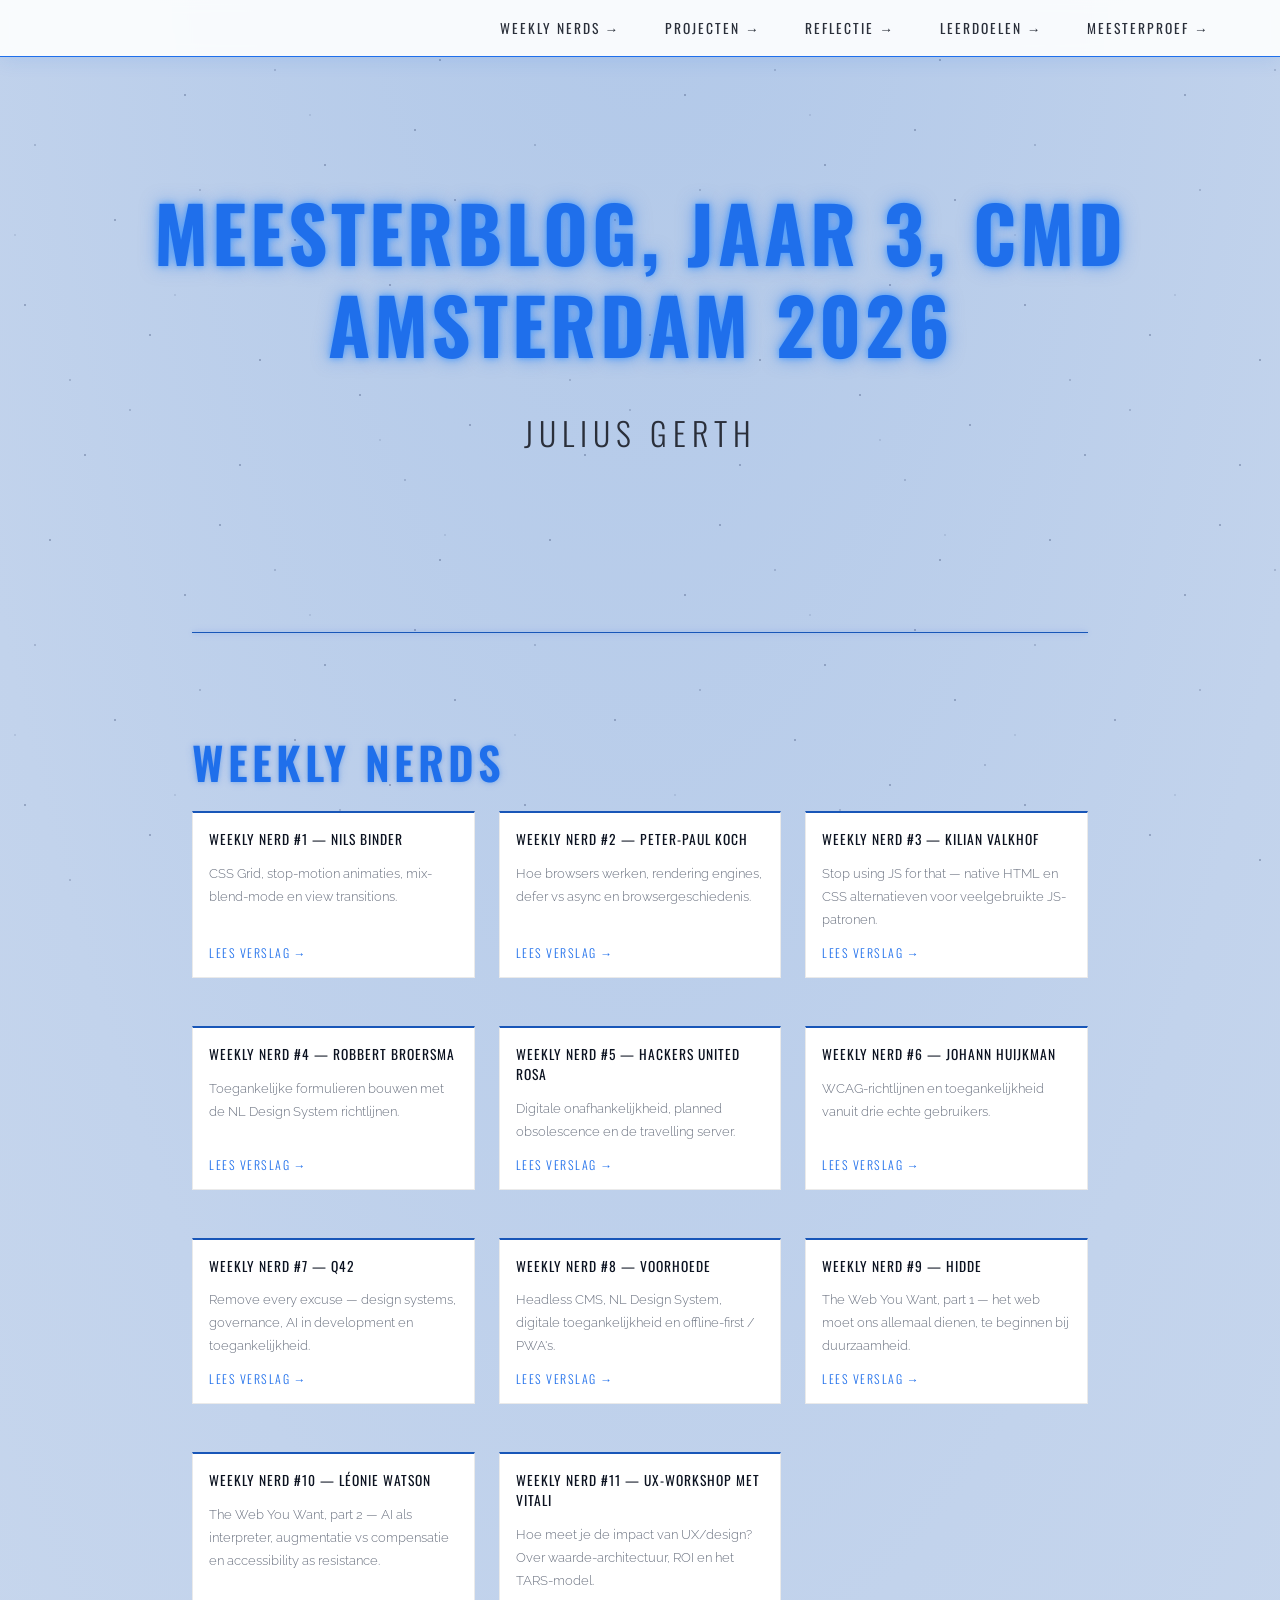
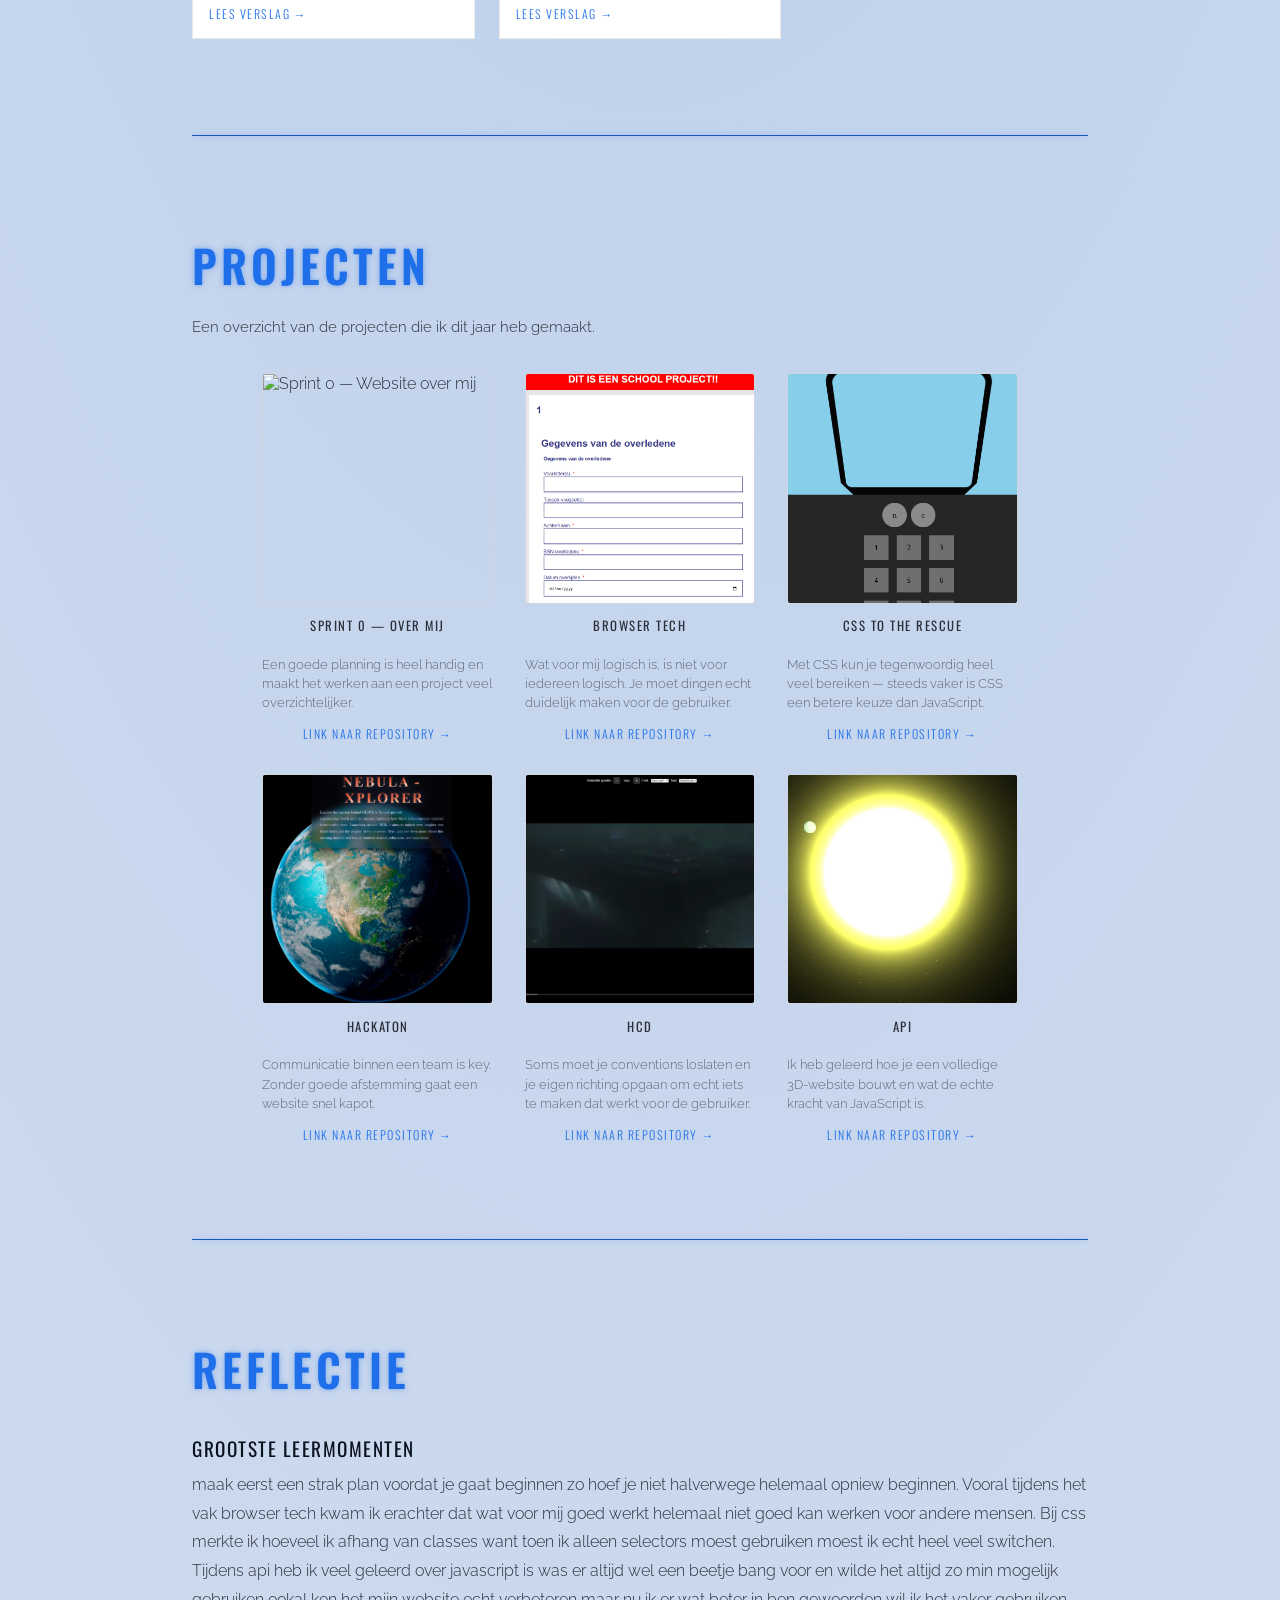
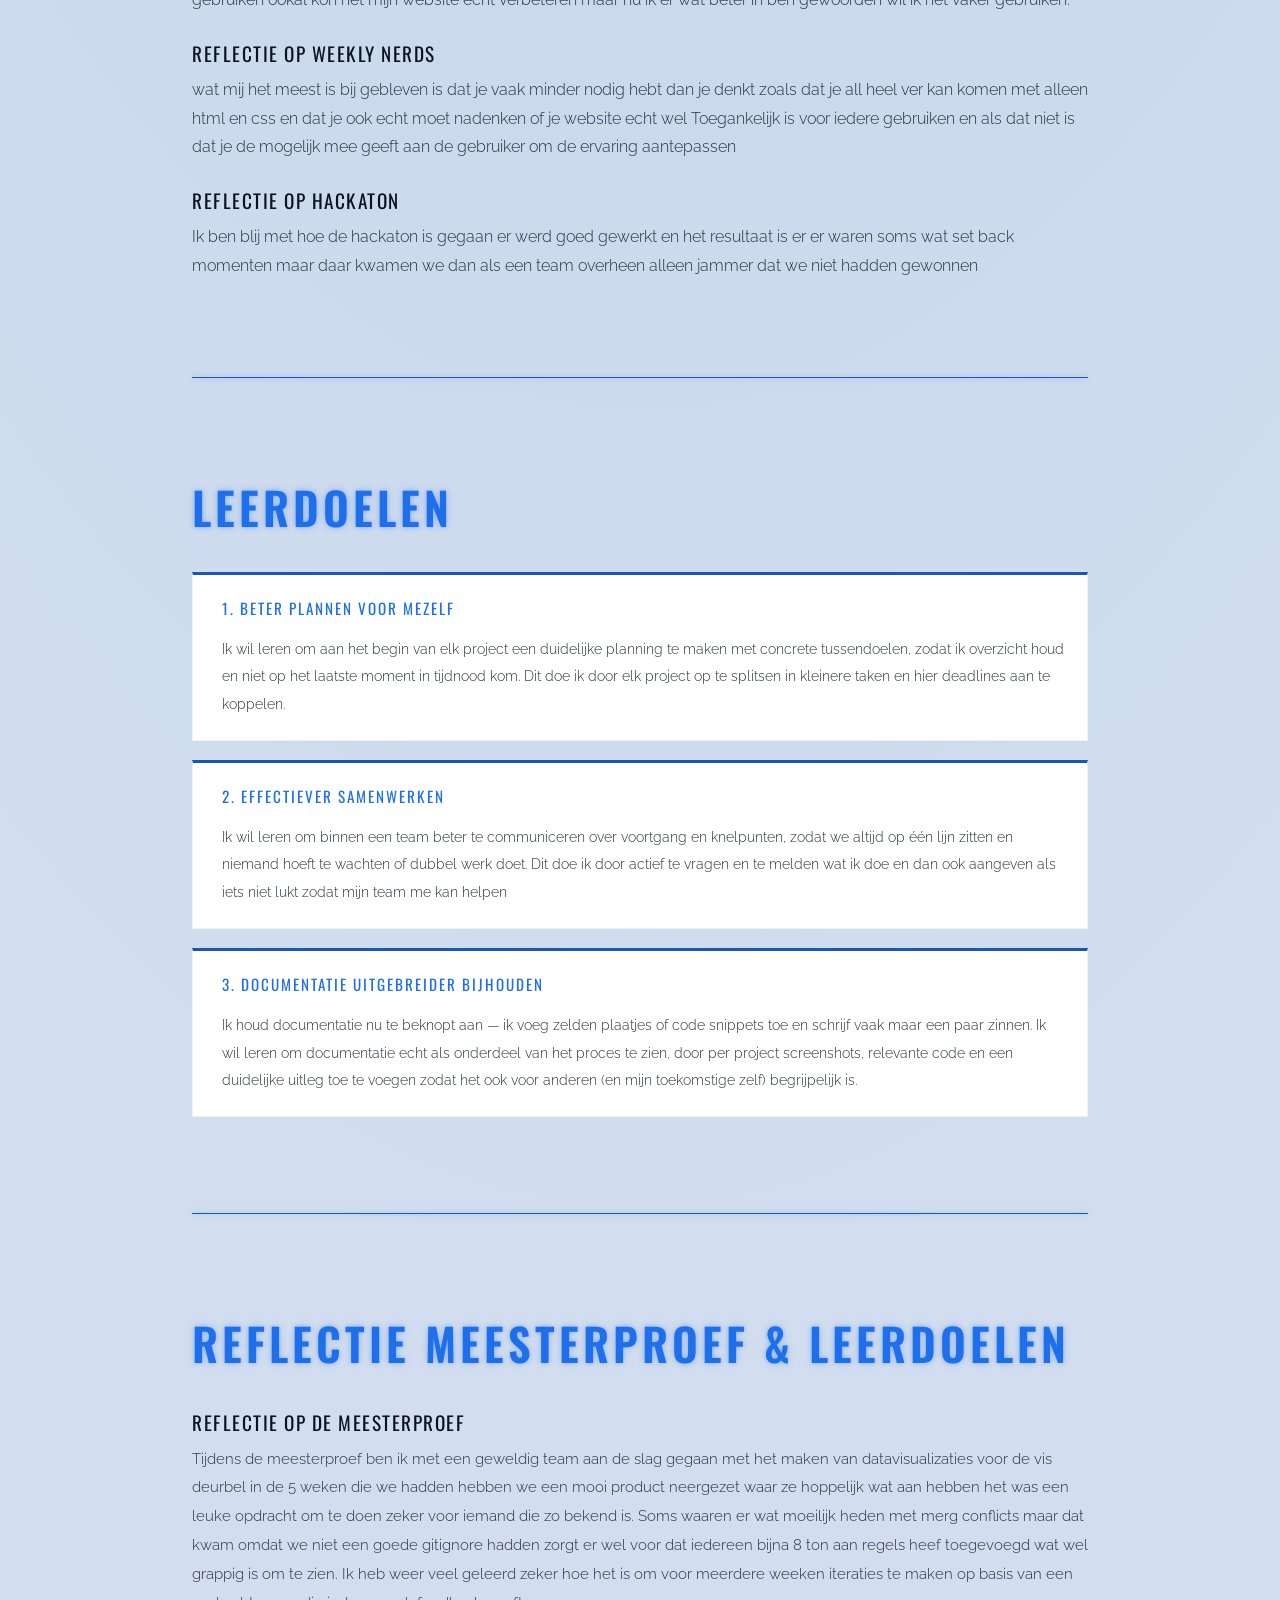
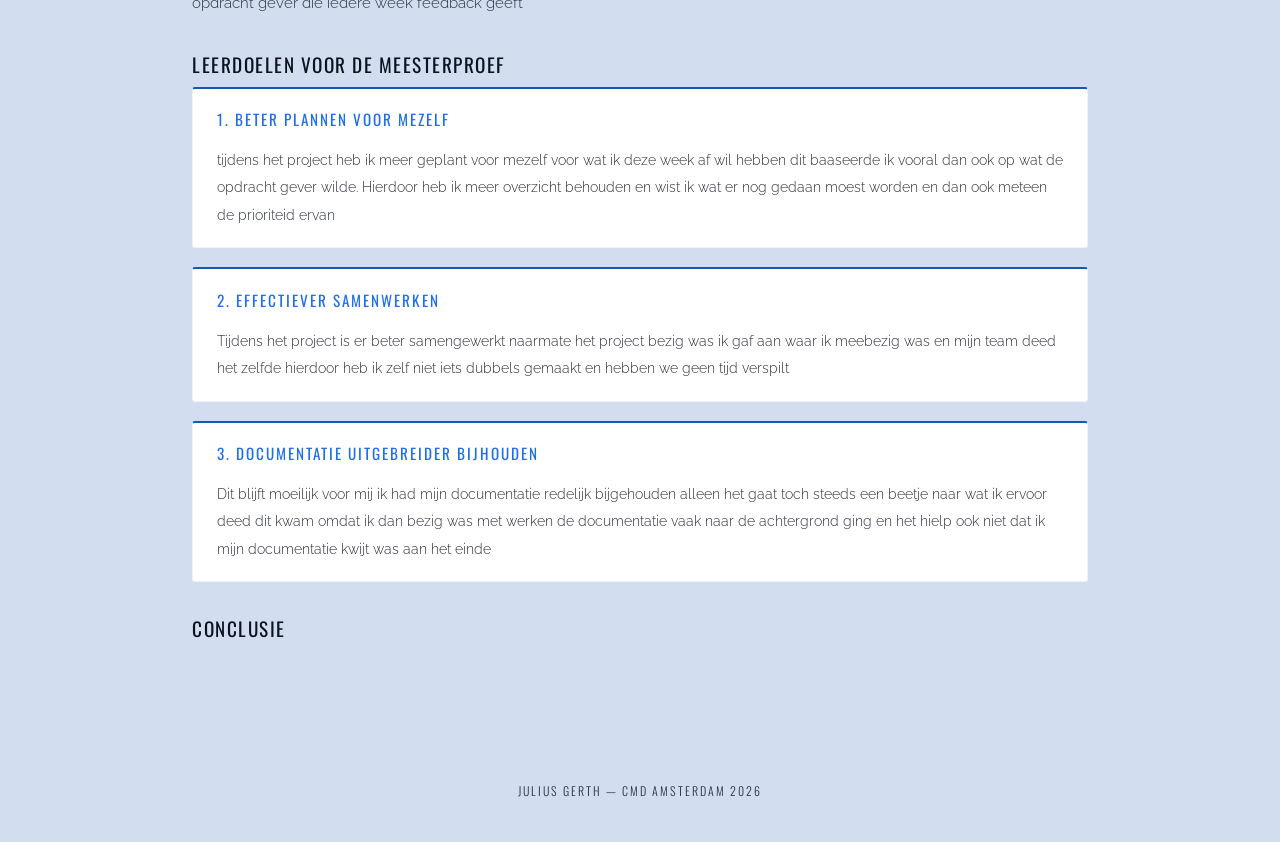
==== index.html @ 479fd5a9 "meesterblog extra weekly nerds en reflectie op meesterproef" ====
<!doctype html>
<html lang="nl">
  <head>
    <meta charset="UTF-8" />
    <meta name="viewport" content="width=device-width, initial-scale=1.0" />
    <title>Meesterblog — Julius Gerth</title>
    <link rel="stylesheet" href="style.css" />
  </head>
  <body>
    <nav>
      <ul>
        <li><a href="#weekly-nerds">Weekly Nerds →</a></li>
        <li><a href="#projecten">Projecten →</a></li>
        <li><a href="#reflectie">Reflectie →</a></li>
        <li><a href="#leerdoelen">Leerdoelen →</a></li>
        <li><a href="#meesterproef">Meesterproef →</a></li>
      </ul>
    </nav>

    <header>
      <h1>Meesterblog, Jaar 3, CMD Amsterdam 2026</h1>
      <h2>Julius Gerth</h2>
    </header>

    <main>
      <hr />

      <section id="weekly-nerds">
        <h2>Weekly Nerds</h2>

        <ul class="cards">
          <li class="card">
            <article>
              <h3>Weekly Nerd #1 — Nils Binder</h3>
              <p>
                CSS Grid, stop-motion animaties, mix-blend-mode en view
                transitions.
              </p>
              <a href="weekly-nerds/nils-binder.html">Lees verslag →</a>
            </article>
          </li>
          <li class="card">
            <article>
              <h3>Weekly Nerd #2 — Peter-Paul Koch</h3>
              <p>
                Hoe browsers werken, rendering engines, defer vs async en
                browsergeschiedenis.
              </p>
              <a href="weekly-nerds/peter-paul-koch.html">Lees verslag →</a>
            </article>
          </li>
          <li class="card">
            <article>
              <h3>Weekly Nerd #3 — Kilian Valkhof</h3>
              <p>
                Stop using JS for that — native HTML en CSS alternatieven voor
                veelgebruikte JS-patronen.
              </p>
              <a href="weekly-nerds/kilian-valkhof.html">Lees verslag →</a>
            </article>
          </li>
          <li class="card">
            <article>
              <h3>Weekly Nerd #4 — Robbert Broersma</h3>
              <p>
                Toegankelijke formulieren bouwen met de NL Design System
                richtlijnen.
              </p>
              <a href="weekly-nerds/robbert-broersma.html">Lees verslag →</a>
            </article>
          </li>
          <li class="card">
            <article>
              <h3>Weekly Nerd #5 — Hackers United Rosa</h3>
              <p>
                Digitale onafhankelijkheid, planned obsolescence en de
                travelling server.
              </p>
              <a href="weekly-nerds/hackers-united-rosa.html">Lees verslag →</a>
            </article>
          </li>
          <li class="card">
            <article>
              <h3>Weekly Nerd #6 — Johann Huijkman</h3>
              <p>
                WCAG-richtlijnen en toegankelijkheid vanuit drie echte
                gebruikers.
              </p>
              <a href="weekly-nerds/johann-huijkman.html">Lees verslag →</a>
            </article>
          </li>
          <li class="card">
            <article>
              <h3>Weekly Nerd #7 — Q42</h3>
              <p>
                Remove every excuse — design systems, governance, AI in
                development en toegankelijkheid.
              </p>
              <a href="weekly-nerds/q42.html">Lees verslag →</a>
            </article>
          </li>
          <li class="card">
            <article>
              <h3>Weekly Nerd #8 — Voorhoede</h3>
              <p>
                Headless CMS, NL Design System, digitale toegankelijkheid en
                offline-first / PWA's.
              </p>
              <a href="weekly-nerds/voorhoede.html">Lees verslag →</a>
            </article>
          </li>
          <li class="card">
            <article>
              <h3>Weekly Nerd #9 — Hidde</h3>
              <p>
                The Web You Want, part 1 — het web moet ons allemaal dienen, te
                beginnen bij duurzaamheid.
              </p>
              <a href="weekly-nerds/hidde.html">Lees verslag →</a>
            </article>
          </li>
          <li class="card">
            <article>
              <h3>Weekly Nerd #10 — Léonie Watson</h3>
              <p>
                The Web You Want, part 2 — AI als interpreter, augmentatie vs
                compensatie en accessibility as resistance.
              </p>
              <a href="weekly-nerds/leonie-watson.html">Lees verslag →</a>
            </article>
          </li>
          <li class="card">
            <article>
              <h3>Weekly Nerd #11 — UX-workshop met Vitali</h3>
              <p>
                Hoe meet je de impact van UX/design? Over waarde-architectuur,
                ROI en het TARS-model.
              </p>
              <a href="weekly-nerds/vitali-ux-workshop.html">Lees verslag →</a>
            </article>
          </li>
        </ul>
      </section>

      <hr />

      <section id="projecten">
        <h2>Projecten</h2>
        <p>Een overzicht van de projecten die ik dit jaar heb gemaakt.</p>

        <ul class="project-grid">
          <li class="project-card">
            <img
              src="images/projecten/over-mij.png"
              alt="Sprint 0 — Website over mij"
              class="popover-trigger"
              data-type="desktop"
              data-url="https://smartjulger.github.io/website-over-mij/"
            />
            <h3>Sprint 0 — Over mij</h3>
            <p class="reflectie">
              Een goede planning is heel handig en maakt het werken aan een
              project veel overzichtelijker.
            </p>
            <a
              class="repo-link"
              href="https://github.com/smartjulger/website-over-mij"
              >Link naar repository →</a
            >
          </li>
          <li class="project-card">
            <img
              src="images/projecten/bt.png"
              alt="Browser Tech"
              class="popover-trigger"
              data-type="desktop"
              data-url="https://smartjulger.github.io/Browser-Technology/"
            />
            <h3>Browser Tech</h3>
            <p class="reflectie">
              Wat voor mij logisch is, is niet voor iedereen logisch. Je moet
              dingen echt duidelijk maken voor de gebruiker.
            </p>
            <a
              class="repo-link"
              href="https://github.com/smartjulger/Browser-Technology"
              >Link naar repository →</a
            >
          </li>
          <li class="project-card">
            <img
              src="images/projecten/css.png"
              alt="CSS to the Rescue"
              class="popover-trigger"
              data-type="desktop"
              data-url="https://smartjulger.github.io/CSS-to-the-rescue/"
            />
            <h3>CSS to the Rescue</h3>
            <p class="reflectie">
              Met CSS kun je tegenwoordig heel veel bereiken — steeds vaker is
              CSS een betere keuze dan JavaScript.
            </p>
            <a
              class="repo-link"
              href="https://github.com/smartjulger/CSS-to-the-rescue"
              >Link naar repository →</a
            >
          </li>
          <li class="project-card">
            <img
              src="images/projecten/hackaton.png"
              alt="Hackaton"
              class="popover-trigger"
              data-type="desktop"
              data-url="https://sennahoving.github.io/Hackathon/"
            />
            <h3>Hackaton</h3>
            <p class="reflectie">
              Communicatie binnen een team is key. Zonder goede afstemming gaat
              een website snel kapot.
            </p>
            <a class="repo-link" href="https://github.com/sennahoving/Hackathon"
              >Link naar repository →</a
            >
          </li>
          <li class="project-card">
            <img
              src="images/projecten/hcd.png"
              alt="Human Centred Design"
              class="popover-trigger"
              data-type="desktop"
              data-url="https://smartjulger.github.io/HCD/"
            />
            <h3>HCD</h3>
            <p class="reflectie">
              Soms moet je conventions loslaten en je eigen richting opgaan om
              echt iets te maken dat werkt voor de gebruiker.
            </p>
            <a class="repo-link" href="https://github.com/smartjulger/HCD"
              >Link naar repository →</a
            >
          </li>
          <li class="project-card">
            <img
              src="images/projecten/solar.png"
              alt="API"
              class="popover-trigger"
              data-type="desktop"
              data-url="https://solar-julius.onrender.com/"
            />
            <h3>API</h3>
            <p class="reflectie">
              Ik heb geleerd hoe je een volledige 3D-website bouwt en wat de
              echte kracht van JavaScript is.
            </p>
            <a class="repo-link" href="https://github.com/smartjulger/api"
              >Link naar repository →</a
            >
          </li>
        </ul>
      </section>

      <hr />

      <section id="reflectie">
        <h2>Reflectie</h2>

        <h3>grootste leermomenten</h3>
        <p>
          maak eerst een strak plan voordat je gaat beginnen zo hoef je niet
          halverwege helemaal opniew beginnen. Vooral tijdens het vak browser
          tech kwam ik erachter dat wat voor mij goed werkt helemaal niet goed
          kan werken voor andere mensen. Bij css merkte ik hoeveel ik afhang van
          classes want toen ik alleen selectors moest gebruiken moest ik echt
          heel veel switchen. Tijdens api heb ik veel geleerd over javascript is
          was er altijd wel een beetje bang voor en wilde het altijd zo min
          mogelijk gebruiken ookal kon het mijn website echt verbeteren maar nu
          ik er wat beter in ben gewoorden wil ik het vaker gebruiken.
        </p>
        <h3>Reflectie op Weekly Nerds</h3>
        <p>
          wat mij het meest is bij gebleven is dat je vaak minder nodig hebt dan
          je denkt zoals dat je all heel ver kan komen met alleen html en css en
          dat je ook echt moet nadenken of je website echt wel Toegankelijk is
          voor iedere gebruiken en als dat niet is dat je de mogelijk mee geeft
          aan de gebruiker om de ervaring aantepassen
        </p>

        <h3>Reflectie op Hackaton</h3>
        <p>
          Ik ben blij met hoe de hackaton is gegaan er werd goed gewerkt en het
          resultaat is er er waren soms wat set back momenten maar daar kwamen
          we dan als een team overheen alleen jammer dat we niet hadden gewonnen
        </p>
      </section>

      <hr />

      <section id="leerdoelen">
        <h2>Leerdoelen</h2>

        <section>
          <h3>1. Beter plannen voor mezelf</h3>
          <p>
            Ik wil leren om aan het begin van elk project een duidelijke
            planning te maken met concrete tussendoelen, zodat ik overzicht houd
            en niet op het laatste moment in tijdnood kom. Dit doe ik door elk
            project op te splitsen in kleinere taken en hier deadlines aan te
            koppelen.
          </p>
        </section>

        <section>
          <h3>2. Effectiever samenwerken</h3>
          <p>
            Ik wil leren om binnen een team beter te communiceren over voortgang
            en knelpunten, zodat we altijd op één lijn zitten en niemand hoeft
            te wachten of dubbel werk doet. Dit doe ik door actief te vragen en
            te melden wat ik doe en dan ook aangeven als iets niet lukt zodat
            mijn team me kan helpen
          </p>
        </section>

        <section>
          <h3>3. Documentatie uitgebreider bijhouden</h3>
          <p>
            Ik houd documentatie nu te beknopt aan — ik voeg zelden plaatjes of
            code snippets toe en schrijf vaak maar een paar zinnen. Ik wil leren
            om documentatie echt als onderdeel van het proces te zien, door per
            project screenshots, relevante code en een duidelijke uitleg toe te
            voegen zodat het ook voor anderen (en mijn toekomstige zelf)
            begrijpelijk is.
          </p>
        </section>
      </section>

      <hr />

      <section id="meesterproef">
        <h2>Reflectie Meesterproef &amp; Leerdoelen</h2>

        <h3>Reflectie op de meesterproef</h3>
        <p>
          Tijdens de meesterproef ben ik met een geweldig team aan de slag
          gegaan met het maken van datavisualizaties voor de vis deurbel in de 5
          weken die we hadden hebben we een mooi product neergezet waar ze
          hoppelijk wat aan hebben het was een leuke opdracht om te doen zeker
          voor iemand die zo bekend is. Soms waaren er wat moeilijk heden met
          merg conflicts maar dat kwam omdat we niet een goede gitignore hadden
          zorgt er wel voor dat iedereen bijna 8 ton aan regels heef toegevoegd
          wat wel grappig is om te zien. Ik heb weer veel geleerd zeker hoe het
          is om voor meerdere weeken iteraties te maken op basis van een
          opdracht gever die iedere week feedback geeft
        </p>

        <h3>Leerdoelen voor de meesterproef</h3>

        <section>
          <h3>1. Beter plannen voor mezelf</h3>
          <p>
            tijdens het project heb ik meer geplant voor mezelf voor wat ik deze
            week af wil hebben dit baaseerde ik vooral dan ook op wat de
            opdracht gever wilde. Hierdoor heb ik meer overzicht behouden en
            wist ik wat er nog gedaan moest worden en dan ook meteen de
            prioriteid ervan
          </p>
        </section>

        <section>
          <h3>2. Effectiever samenwerken</h3>
          <p>
            Tijdens het project is er beter samengewerkt naarmate het project
            bezig was ik gaf aan waar ik meebezig was en mijn team deed het
            zelfde hierdoor heb ik zelf niet iets dubbels gemaakt en hebben we
            geen tijd verspilt
          </p>
        </section>

        <section>
          <h3>3. Documentatie uitgebreider bijhouden</h3>
          <p>
            Dit blijft moeilijk voor mij ik had mijn documentatie redelijk
            bijgehouden alleen het gaat toch steeds een beetje naar wat ik
            ervoor deed dit kwam omdat ik dan bezig was met werken de
            documentatie vaak naar de achtergrond ging en het hielp ook niet dat
            ik mijn documentatie kwijt was aan het einde
          </p>
        </section>

        <h3>Conclusie</h3>
        <p></p>
      </section>
    </main>

    <footer>
      <p>Julius Gerth — CMD Amsterdam 2026</p>
    </footer>

    <div class="overlay" id="overlay"></div>
    <div class="popover" id="popover">
      <button class="close-btn" id="close-btn">✕ sluiten</button>
      <iframe id="popover-iframe" src="" title="Project preview"></iframe>
    </div>

    <script src="script.js"></script>
  </body>
</html>
---- style.css ----
@import url('https://fonts.googleapis.com/css2?family=Oswald:wght@300;400;600;700&family=Raleway:ital,wght@0,300;0,400;1,300&display=swap');

/* ============================
   Themes
   ----------------------------
   Two Star Wars themes, following the system color-scheme setting:
   - Dark Side  (default / dark mode): yellow crawl on black space
   - Light Side (light mode): blue lightsaber on a daylit Jedi sky
   ============================ */

:root {
    --accent: #FFE81F;
    --accent-dim: #c9b800;
    --bg: #000;
    --bg-panel: #0a0a12;
    --bg-panel-hover: #0f0f1a;
    --text: #d4d0c8;
    --text-muted: #999;
    --text-bright: #ffffff;
    --panel-border: #ffffff11;
    --panel-border-soft: #ffffff0d;
    --panel-border-strong: #333;
    --nav-bg: rgba(0, 0, 0, 0.92);
    --overlay-bg: rgba(0, 0, 0, 0.72);
    --footer-border: #111;
    --footer-text: #555;
    --scrollbar-track: #222;
    --glow: 0 0 6px var(--accent), 0 0 20px var(--accent), 0 0 40px var(--accent-dim);
    --glow-soft: 0 0 4px color-mix(in srgb, var(--accent) 53%, transparent),
                 0 0 12px color-mix(in srgb, var(--accent) 27%, transparent);
    --star-display: block;
    --star-bright: #fff;
    --star-mid: #fffa;
    --star-dim: #fff6;
    --page-gradient: none;
    --border-radius: 3px;
}

@media (prefers-color-scheme: light) {
    :root {
        --accent: #1f6feb;
        --accent-dim: #1856b8;
        --bg: #e9eef6;
        --bg-panel: #ffffff;
        --bg-panel-hover: #f3f7ff;
        --text: #2a2f3a;
        --text-muted: #6b7280;
        --text-bright: #0b1220;
        --panel-border: #00000014;
        --panel-border-soft: #0000000d;
        --panel-border-strong: #cdd5e0;
        --nav-bg: rgba(255, 255, 255, 0.9);
        --overlay-bg: rgba(20, 30, 50, 0.45);
        --footer-border: #d7dee8;
        --footer-text: #8a93a3;
        --scrollbar-track: #d7dee8;
        --glow: 0 0 6px #4a9eff, 0 0 18px color-mix(in srgb, var(--accent) 53%, transparent);
        --glow-soft: 0 0 4px color-mix(in srgb, var(--accent) 33%, transparent),
                     0 0 10px color-mix(in srgb, var(--accent) 20%, transparent);
        /* Zelfde sterrenveld als dark mode, maar donkerblauwe sterren
           op een diepere blauwe hemel zodat de ruimtesfeer terugkomt. */
        --star-display: block;
        --star-bright: #2a3a63;
        --star-mid: #2a3a63aa;
        --star-dim: #2a3a6360;
        --page-gradient: radial-gradient(130% 90% at 50% -10%, #aec6e8 0%, #c2d3ec 45%, #d2deef 100%);
    }
}

/* ============================
   Reset & Base
   ============================ */

* {
    margin: 0;
    padding: 0;
    box-sizing: border-box;
}

html {
    scroll-behavior: smooth;
    scrollbar-color: var(--accent-dim) var(--scrollbar-track);
}

body {
    width: 100dvw;
    min-height: 100vh;
    font-family: 'Raleway', Helvetica, sans-serif;
    font-weight: 300;
    background-color: var(--bg);
    background-image: var(--page-gradient);
    color: var(--text);
    overflow-x: hidden;
    transition: background-color 0.4s, color 0.4s;
}

body::before {
    content: '';
    position: fixed;
    inset: 0;
    z-index: -1;
    display: var(--star-display);
    background-image:
        radial-gradient(1px 1px at 10% 8%,  var(--star-bright), transparent),
        radial-gradient(1px 1px at 23% 44%, var(--star-bright), transparent),
        radial-gradient(1px 1px at 37% 19%, var(--star-bright), transparent),
        radial-gradient(1px 1px at 52% 72%, var(--star-bright), transparent),
        radial-gradient(1px 1px at 65% 33%, var(--star-bright), transparent),
        radial-gradient(1px 1px at 78% 57%, var(--star-bright), transparent),
        radial-gradient(1px 1px at 88% 12%, var(--star-bright), transparent),
        radial-gradient(1px 1px at 94% 85%, var(--star-bright), transparent),
        radial-gradient(1px 1px at 5%  61%, var(--star-bright), transparent),
        radial-gradient(1px 1px at 17% 91%, var(--star-bright), transparent),
        radial-gradient(1px 1px at 44% 5%,  var(--star-bright), transparent),
        radial-gradient(1px 1px at 59% 48%, var(--star-bright), transparent),
        radial-gradient(1px 1px at 72% 79%, var(--star-bright), transparent),
        radial-gradient(1px 1px at 83% 26%, var(--star-bright), transparent),
        radial-gradient(1px 1px at 30% 67%, var(--star-bright), transparent),
        radial-gradient(1px 1px at 48% 93%, var(--star-bright), transparent),
        radial-gradient(1px 1px at 91% 40%, var(--star-bright), transparent),
        radial-gradient(1px 1px at 7%  29%, var(--star-mid), transparent),
        radial-gradient(1px 1px at 55% 14%, var(--star-mid), transparent),
        radial-gradient(1px 1px at 68% 62%, var(--star-mid), transparent),
        radial-gradient(1px 1px at 14% 76%, var(--star-mid), transparent),
        radial-gradient(1px 1px at 40% 38%, var(--star-mid), transparent),
        radial-gradient(1px 1px at 97% 53%, var(--star-mid), transparent),
        radial-gradient(1px 1px at 26% 82%, var(--star-mid), transparent),
        radial-gradient(1px 1px at 81% 96%, var(--star-mid), transparent),
        radial-gradient(1px 1px at 3%  47%, var(--star-dim), transparent),
        radial-gradient(1px 1px at 35% 59%, var(--star-dim), transparent),
        radial-gradient(1px 1px at 62% 23%, var(--star-dim), transparent),
        radial-gradient(1px 1px at 76% 88%, var(--star-dim), transparent),
        radial-gradient(1px 1px at 89% 7%,  var(--star-dim), transparent);
    background-size: 500px 500px;
    background-repeat: repeat;
}

/* ============================
   Nav   ============================ */

nav {
    position: sticky;
    top: 0;
    z-index: 100;
    width: 100%;
    background: var(--nav-bg);
    border-bottom: 1px solid var(--accent);
    box-shadow: 0 2px 20px color-mix(in srgb, var(--accent) 13%, transparent);
    backdrop-filter: blur(6px);
    padding: 0 1rem;
}

nav ul {
    list-style: none;
    display: flex;
    flex-direction: row;
    flex-wrap: wrap;
    align-items: center;
    justify-content: center;
    gap: 0;
    padding: 0.4rem 0;
    height: auto;
}

nav li a {
    display: block;
    padding: 0.4rem 0.7rem;
    font-family: 'Oswald', sans-serif;
    font-weight: 400;
    font-size: 0.72rem;
    letter-spacing: 1.5px;
    text-transform: uppercase;
    color: var(--text);
    text-decoration: none;
    transition: color 0.2s, background 0.2s;
    line-height: 1.4;
}

nav li a:hover {
    color: var(--accent);
    background: color-mix(in srgb, var(--accent) 6%, transparent);
    text-shadow: var(--glow-soft);
}

/* ============================
   Header   ============================ */

header {
    display: flex;
    flex-direction: column;
    align-items: center;
    justify-content: center;
    padding: 3rem 1.5rem 2.5rem;
    text-align: center;
    gap: 1.5rem;
}

header h1 {
    font-family: 'Oswald', sans-serif;
    font-weight: 700;
    font-size: clamp(1.2rem, 6vw, 6rem);
    letter-spacing: 4px;
    text-transform: uppercase;
    color: var(--accent);
    text-shadow: var(--glow);
    line-height: 1.2;
}

header h2 {
    font-family: 'Oswald', sans-serif;
    font-weight: 300;
    font-size: clamp(1rem, 4vw, 2rem);
    letter-spacing: 6px;
    text-transform: uppercase;
    color: var(--text);
    text-shadow: none;
    margin: 0;
}

header img {
    height: 120px;
    object-fit: contain;
    filter: drop-shadow(0 0 12px color-mix(in srgb, var(--accent) 40%, transparent));
}

/* ============================
   Main & Dividers
   ============================ */

main {
    width: 100%;
}

hr {
    border: none;
    border-top: 1px solid var(--accent-dim);
    box-shadow: var(--glow-soft);
    width: 85%;
    margin: 4rem auto;
}

/* ============================
   Typography
   ============================ */

h2 {
    font-family: 'Oswald', sans-serif;
    font-weight: 600;
    font-size: 2rem;
    letter-spacing: 3px;
    text-transform: uppercase;
    color: var(--accent);
    text-shadow: var(--glow-soft);
    margin-bottom: 1rem;
}

h3 {
    font-family: 'Oswald', sans-serif;
    font-weight: 400;
    font-size: 1rem;
    letter-spacing: 1.5px;
    text-transform: uppercase;
    color: var(--text-bright);
    margin-bottom: 0.4rem;
}

p {
    font-weight: 300;
    line-height: 1.8;
    color: var(--text);
}

a {
    color: var(--accent);
    text-decoration: none;
    transition: text-shadow 0.2s;
}

a:hover {
    text-shadow: var(--glow-soft);
    text-decoration: underline;
}

/* ============================
   Popover / Project preview
   ============================ */

.popover-trigger {
    cursor: pointer;
    transition: transform 0.2s, box-shadow 0.2s;
}

.popover-trigger:hover {
    transform: scale(1.04);
    box-shadow: 0 0 24px color-mix(in srgb, var(--accent) 27%, transparent);
}

.overlay {
    position: fixed;
    inset: 0;
    background: var(--overlay-bg);
    z-index: 9998;
    display: none;
    backdrop-filter: blur(5px);
}

.popover {
    position: fixed;
    top: 50%;
    left: 50%;
    transform: translate(-50%, -50%);
    z-index: 9999;
    display: none;
    border-radius: var(--border-radius);
    overflow: hidden;
    box-shadow: 0 8px 60px rgba(0, 0, 0, 0.7), 0 0 0 1px var(--accent-dim);
}

.popover iframe {
    width: 100%;
    height: 100%;
    border: none;
    display: block;
}

.repo-link {
    font-family: 'Oswald', sans-serif;
    font-size: 0.75rem;
    letter-spacing: 1.5px;
    text-transform: uppercase;
    color: var(--accent);
    text-decoration: none;
    transition: text-shadow 0.2s;
}

.repo-link:hover {
    text-shadow: var(--glow-soft);
    text-decoration: underline;
}

.reflectie {
    font-size: 0.8rem;
    color: var(--text);
    opacity: 0.65;
    margin: 0;
    line-height: 1.5;
}

.popover.desktop {
    width: 95dvw;
    height: 82dvh;
}

.popover.phone {
    width: 85dvw;
    height: 82dvh;
}

.close-btn {
    position: absolute;
    top: -2.2rem;
    right: 0;
    font-family: 'Oswald', sans-serif;
    font-size: 0.7rem;
    letter-spacing: 1.5px;
    text-transform: uppercase;
    background: crimson;
    color: white;
    border: none;
    padding: 5px 10px;
    border-radius: var(--border-radius);
    cursor: pointer;
    z-index: 10000;
    transition: background 0.2s;
}

.close-btn:hover {
    background: #8b0000;
}

.no-scroll {
    overflow: hidden;
}

/* ============================
   Over Mij   ============================ */

#over-mij {
    width: 90%;
    margin: 3rem auto;
    display: flex;
    flex-direction: column;
    gap: 1.5rem;
    scroll-margin-top: 80px;
}

#over-mij p {
    font-size: 1rem;
    width: 100%;
}

#over-mij a {
    display: inline-block;
    margin-top: 1rem;
    font-family: 'Oswald', sans-serif;
    font-size: 0.8rem;
    letter-spacing: 2px;
    text-transform: uppercase;
    color: var(--accent);
    border: 1px solid var(--accent-dim);
    padding: 0.5rem 1.2rem;
    transition: background 0.2s, box-shadow 0.2s;
}

#over-mij a:hover {
    background: color-mix(in srgb, var(--accent) 10%, transparent);
    box-shadow: var(--glow-soft);
    text-decoration: none;
}

/* ============================
   Weekly Nerds   ============================ */

#weekly-nerds {
    width: 90%;
    margin: 0 auto;
    scroll-margin-top: 80px;
}

#weekly-nerds > p {
    margin-bottom: 2rem;
    font-size: 0.95rem;
}

.cards {
    list-style: none;
    display: grid;
    grid-template-columns: 1fr;
    gap: 1.2rem;
}

.card {
    display: flex;
}

.card article {
    display: flex;
    flex-direction: column;
    gap: 0.4rem;
    flex: 1;
    border: 1px solid var(--panel-border);
    border-top: 2px solid var(--accent-dim);
    padding: 1rem;
    background: var(--bg-panel);
    transition: border-color 0.2s, box-shadow 0.2s;
}

.card article:hover {
    border-top-color: var(--accent);
    box-shadow: 0 0 16px color-mix(in srgb, var(--accent) 13%, transparent);
}

.card article h3 {
    font-size: 0.85rem;
    letter-spacing: 1px;
}

.card article p {
    font-size: 0.8rem;
    color: var(--text-muted);
}

.card article a {
    font-family: 'Oswald', sans-serif;
    font-size: 0.75rem;
    letter-spacing: 1.5px;
    text-transform: uppercase;
    margin-top: auto;
    padding-top: 0.4rem;
}

/* ============================
   Projecten   ============================ */

#projecten {
    width: 90%;
    margin: 0 auto;
    scroll-margin-top: 80px;
}

#projecten > p {
    margin-bottom: 2rem;
    font-size: 0.95rem;
}

.project-grid {
    list-style: none;
    display: flex;
    flex-direction: column;
    gap: 2rem;
}

.project-card {
    display: flex;
    flex-direction: column;
    align-items: flex-start;
    gap: 0.8rem;
}

.project-card img {
    width: 100%;
    aspect-ratio: 16 / 9;
    object-fit: cover;
    border-radius: var(--border-radius);
    border: 1px solid var(--panel-border-strong);
    transition: border-color 0.2s, box-shadow 0.2s;
}

.project-card img:hover {
    border-color: var(--accent);
    box-shadow: 0 0 20px color-mix(in srgb, var(--accent) 20%, transparent);
}

.project-card h3 {
    font-size: 0.8rem;
    text-align: center;
    color: var(--text);
    letter-spacing: 1.5px;
}

/* ============================
   Leerdoelen   ============================ */

#leerdoelen {
    width: 90%;
    margin: 3rem auto;
    scroll-margin-top: 80px;
}

#leerdoelen h2 {
    margin-bottom: 2rem;
}

#leerdoelen > section {
    display: flex;
    flex-direction: column;
    gap: 0.6rem;
    background: var(--bg-panel);
    border: 1px solid var(--panel-border-soft);
    border-top: 3px solid var(--accent-dim);
    padding: 1.4rem 1.4rem 1.4rem 1.8rem;
    margin-bottom: 1.2rem;
    cursor: default;
    transition: border-top-color 0.2s, box-shadow 0.2s, background 0.2s, transform 0.2s;
}

#leerdoelen > section:hover {
    border-top-color: var(--accent);
    background: var(--bg-panel-hover);
    box-shadow: 0 0 32px color-mix(in srgb, var(--accent) 16%, transparent),
                inset 0 0 40px color-mix(in srgb, var(--accent) 3%, transparent);
    transform: translateX(6px);
}

#leerdoelen > section h3 {
    font-size: 0.95rem;
    color: var(--accent);
    letter-spacing: 2px;
}

#leerdoelen > section p {
    font-size: 0.9rem;
    line-height: 1.9;
    color: var(--text);
}

/* ============================
   Reflectie   ============================ */

#reflectie {
    width: 90%;
    margin: 3rem auto 5rem;
    scroll-margin-top: 80px;
}

#reflectie h2 {
    margin-bottom: 2rem;
}

#reflectie > section {
    border-left: 2px solid var(--accent-dim);
    padding: 0.5rem 0 0.5rem 1.2rem;
    margin-bottom: 2rem;
}

#reflectie > section h3 {
    font-size: 1.1rem;
    margin-bottom: 0.5rem;
}

#reflectie > hr {
    width: 100%;
    margin: 2.5rem 0;
}

#reflectie > h3 {
    font-size: 1.2rem;
    margin-top: 1.5rem;
    margin-bottom: 0.5rem;
}

/* ============================
   Reflectie Meesterproef & Leerdoelen
   ============================ */

#meesterproef {
    width: 90%;
    margin: 3rem auto 5rem;
    scroll-margin-top: 80px;
}

#meesterproef h2 {
    margin-bottom: 2rem;
}

#meesterproef > h3 {
    font-size: 1.2rem;
    margin-top: 2rem;
    margin-bottom: 0.5rem;
}

#meesterproef > p {
    font-size: 0.95rem;
    line-height: 1.9;
    margin-bottom: 1rem;
}

#meesterproef > section {
    display: flex;
    flex-direction: column;
    gap: 0.6rem;
    background: var(--bg-panel);
    border: 1px solid var(--panel-border-soft);
    border-top: 2px solid var(--accent-dim);
    border-radius: var(--border-radius);
    padding: 1.2rem 1.5rem;
    margin-bottom: 1.2rem;
    transition: border-color 0.2s, background 0.2s, box-shadow 0.2s,
                transform 0.2s;
}

#meesterproef > section:hover {
    border-top-color: var(--accent);
    background: var(--bg-panel-hover);
    box-shadow: 0 0 32px color-mix(in srgb, var(--accent) 16%, transparent),
                inset 0 0 40px color-mix(in srgb, var(--accent) 3%, transparent);
    transform: translateX(6px);
}

#meesterproef > section h3 {
    font-size: 0.95rem;
    color: var(--accent);
    letter-spacing: 2px;
}

#meesterproef > section p {
    font-size: 0.9rem;
    line-height: 1.9;
    color: var(--text);
}

/* ============================
   Footer
   ============================ */

footer {
    text-align: center;
    padding: 2.5rem 1.5rem;
    border-top: 1px solid var(--footer-border);
    color: var(--footer-text);
    font-family: 'Oswald', sans-serif;
    font-size: 0.75rem;
    letter-spacing: 2px;
    text-transform: uppercase;
}

/* ============================
   Tablet — min-width: 600px
   ============================ */

@media (min-width: 600px) {
    .cards {
        grid-template-columns: 1fr 1fr;
    }

    .project-grid {
        flex-direction: row;
        flex-wrap: wrap;
        justify-content: center;
    }

    .project-card {
        align-items: center;
        width: calc(50% - 1rem);
    }

    .project-card img {
        width: 100%;
        aspect-ratio: 16 / 9;
    }
}

/* ============================
   Desktop — min-width: 900px
   ============================ */

@media (min-width: 900px) {
    nav {
        padding: 0 3rem;
    }

    nav ul {
        justify-content: flex-end;
        height: 3.5rem;
        padding: 0;
        flex-wrap: nowrap;
    }

    nav li a {
        padding: 0 1.4rem;
        height: 3.5rem;
        line-height: 3.5rem;
        font-size: 0.85rem;
        letter-spacing: 2px;
    }

    header {
        padding: 8rem 2rem 5rem;
        gap: 2.5rem;
    }

    header img {
        height: 180px;
    }

    hr {
        width: 70%;
        margin: 6rem auto;
    }

    h2 {
        font-size: 2.8rem;
        letter-spacing: 4px;
    }

    #over-mij {
        width: 70%;
        flex-direction: row;
        align-items: flex-start;
        gap: 5%;
        margin: 4rem auto;
    }

    #over-mij p {
        font-size: 1.15rem;
        flex: 1;
    }

    #weekly-nerds {
        width: 70%;
    }

    .cards {
        grid-template-columns: repeat(3, 1fr);
        column-gap: 1.5rem;
        row-gap: 3rem;
    }

    #projecten {
        width: 70%;
    }

    .project-card {
        width: 18dvw;
    }

    .project-card img {
        width: 100%;
        height: 18dvw;
        aspect-ratio: 1 / 1;
    }

    #leerdoelen {
        width: 70%;
    }

    #reflectie {
        width: 70%;
        margin: 4rem auto 6rem;
    }

    #meesterproef {
        width: 70%;
        margin: 4rem auto 6rem;
    }

    .popover.desktop {
        width: 75dvw;
        height: auto;
        aspect-ratio: 16 / 9;
    }

    .popover.phone {
        width: min(380px, 85dvw);
        height: auto;
        aspect-ratio: 9 / 16;
    }

    .close-btn {
        top: -2.4rem;
        font-size: 0.75rem;
        padding: 6px 14px;
    }
}
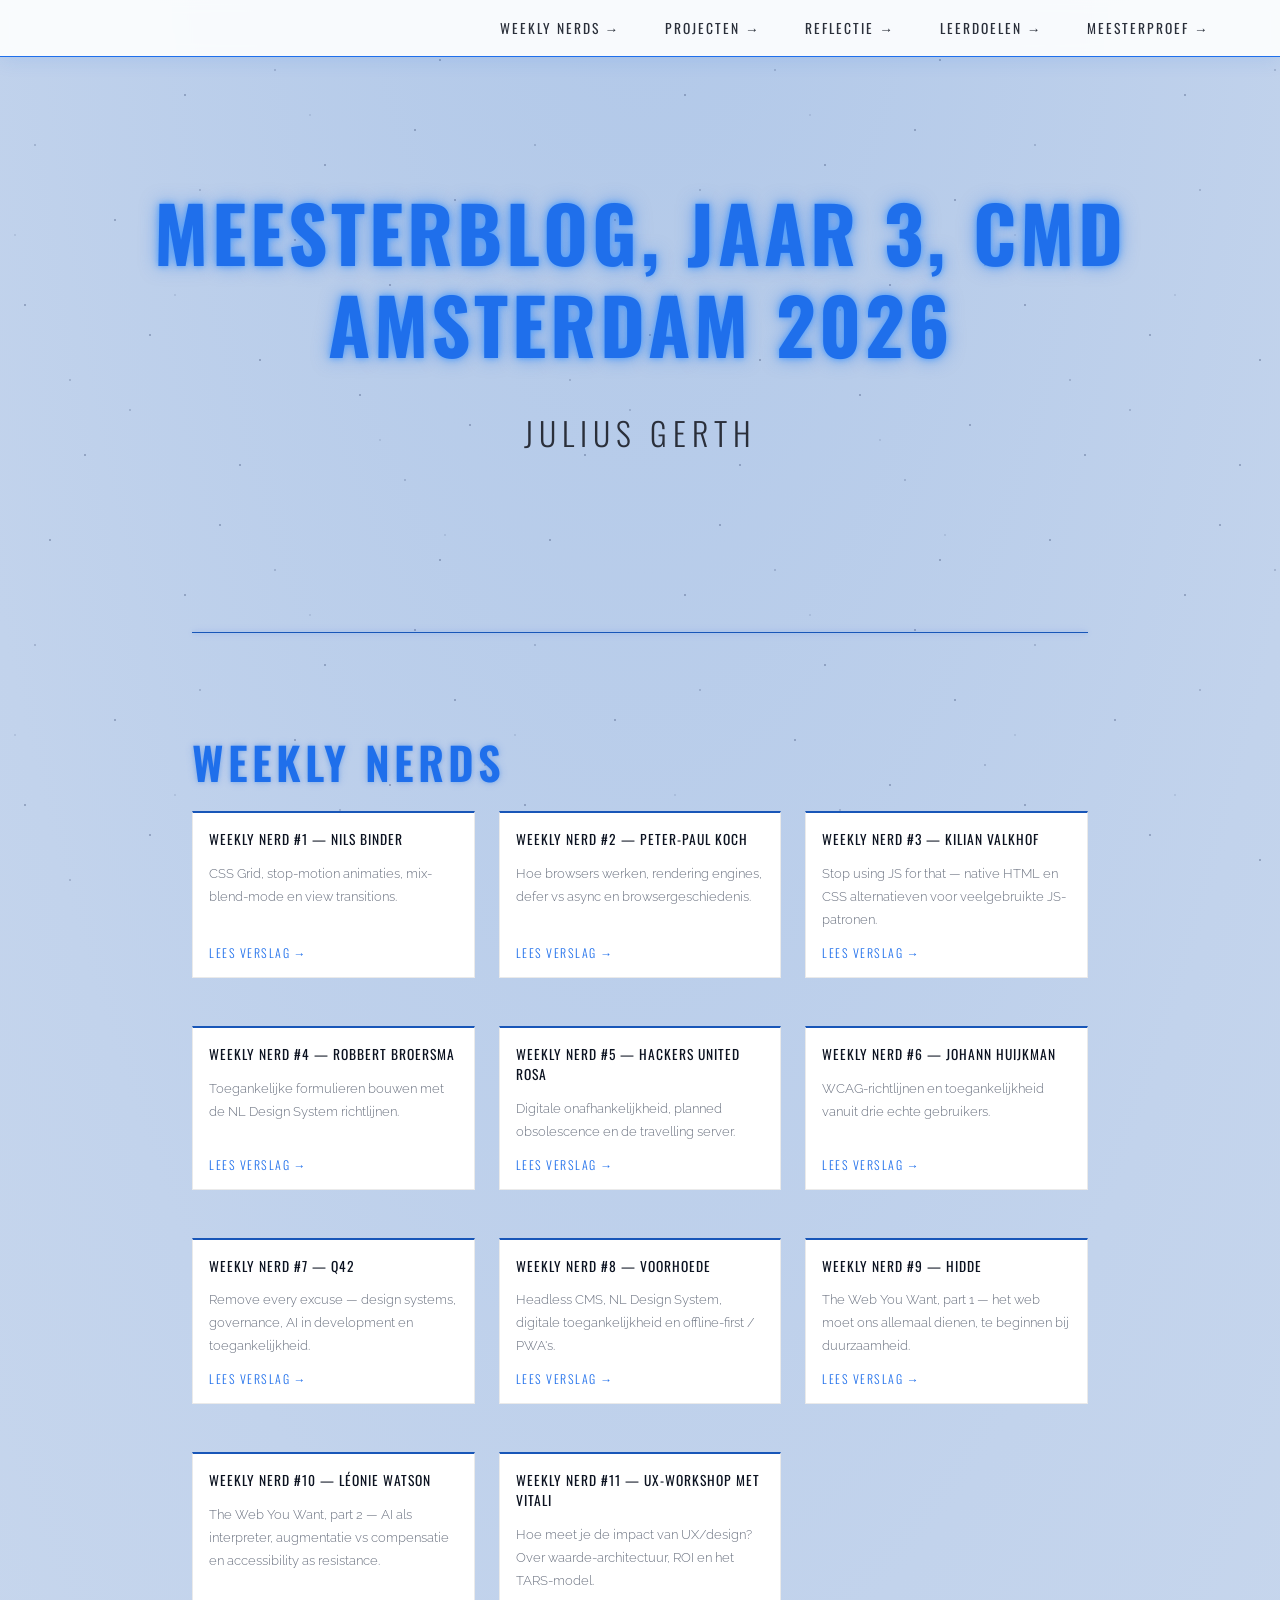
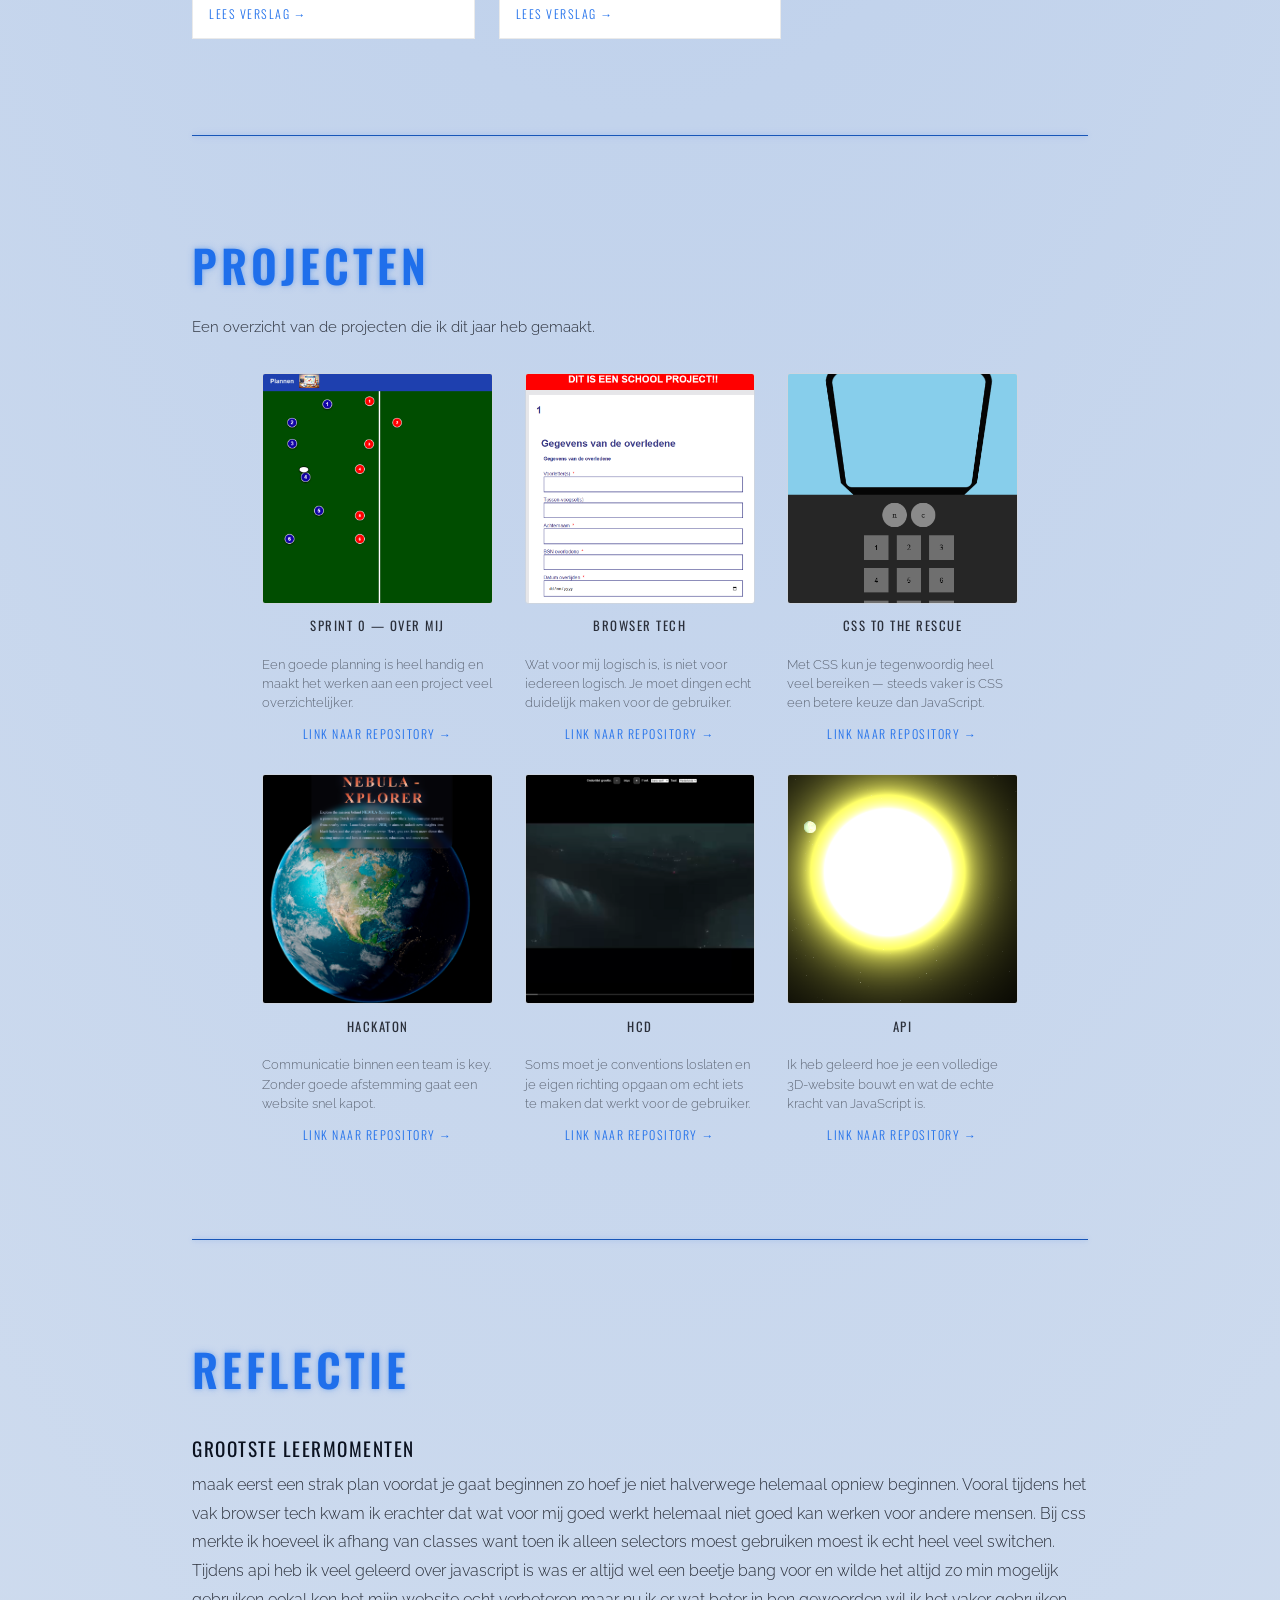
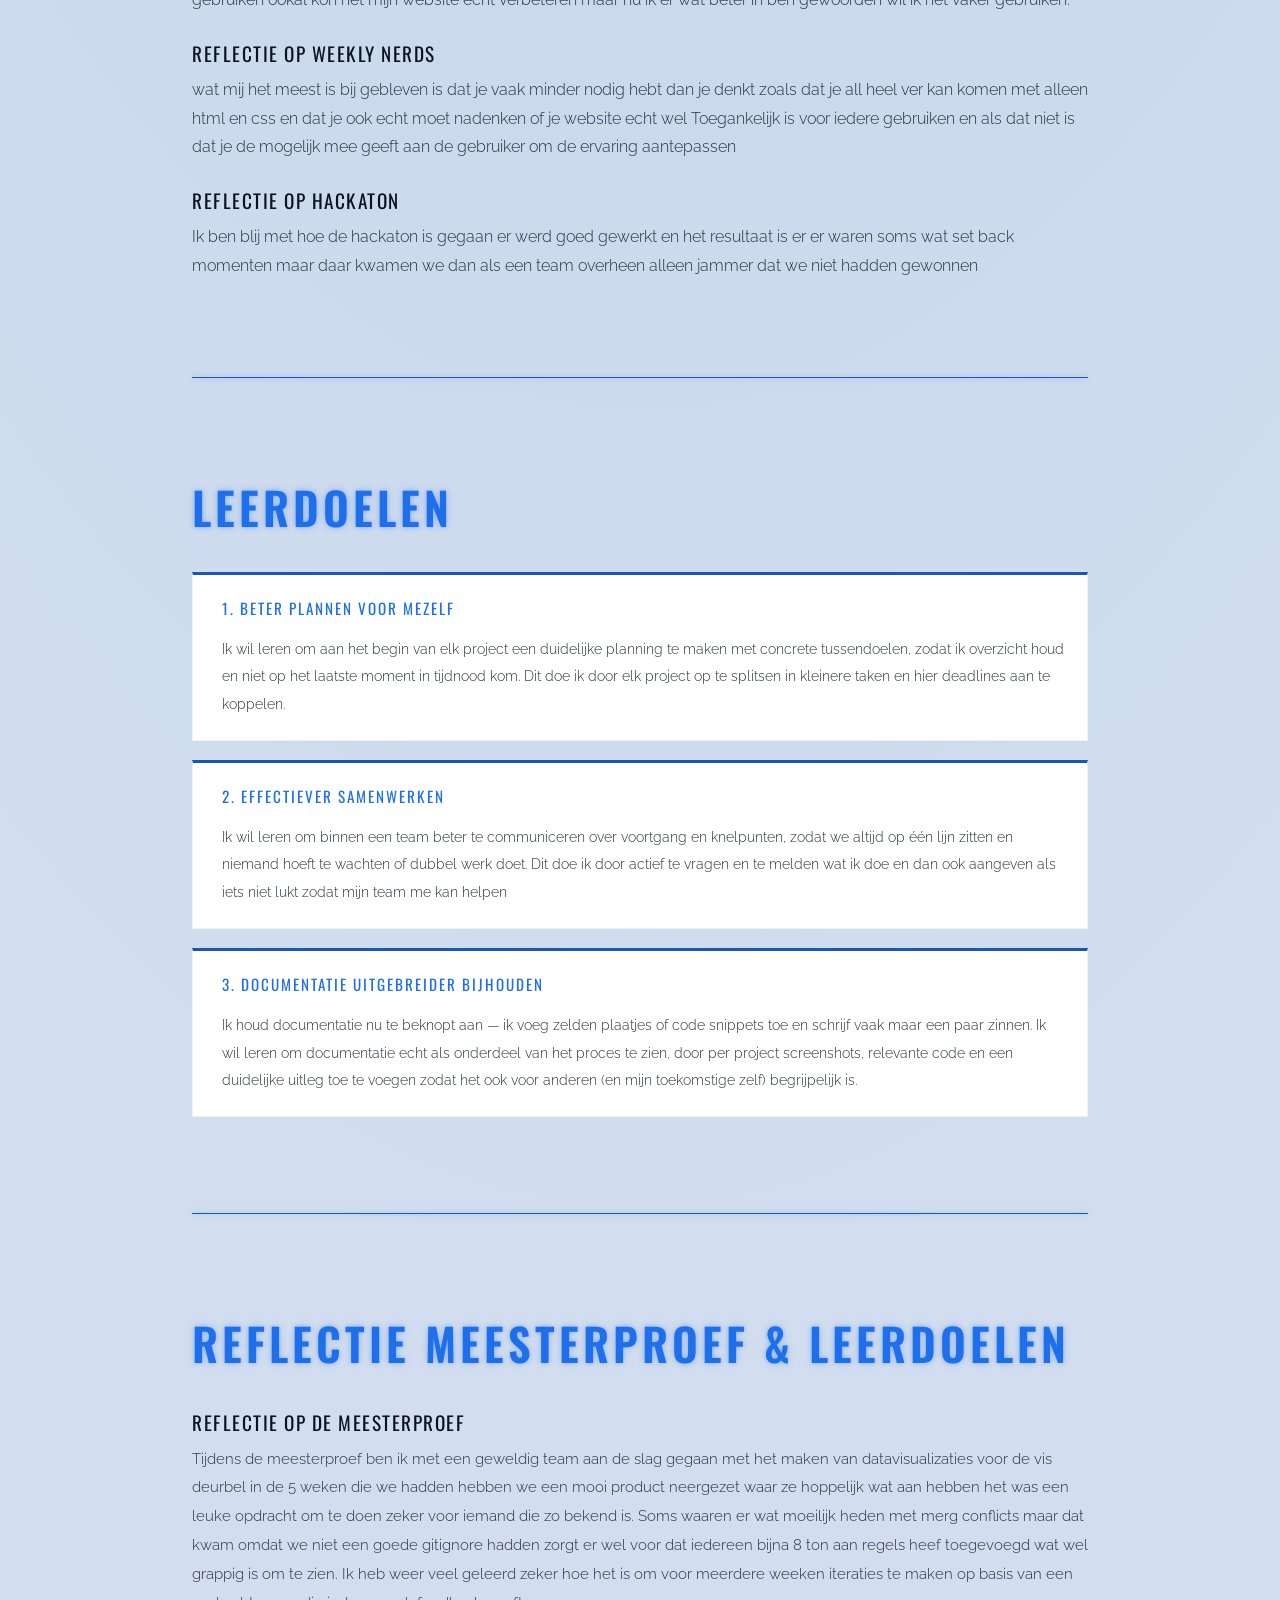
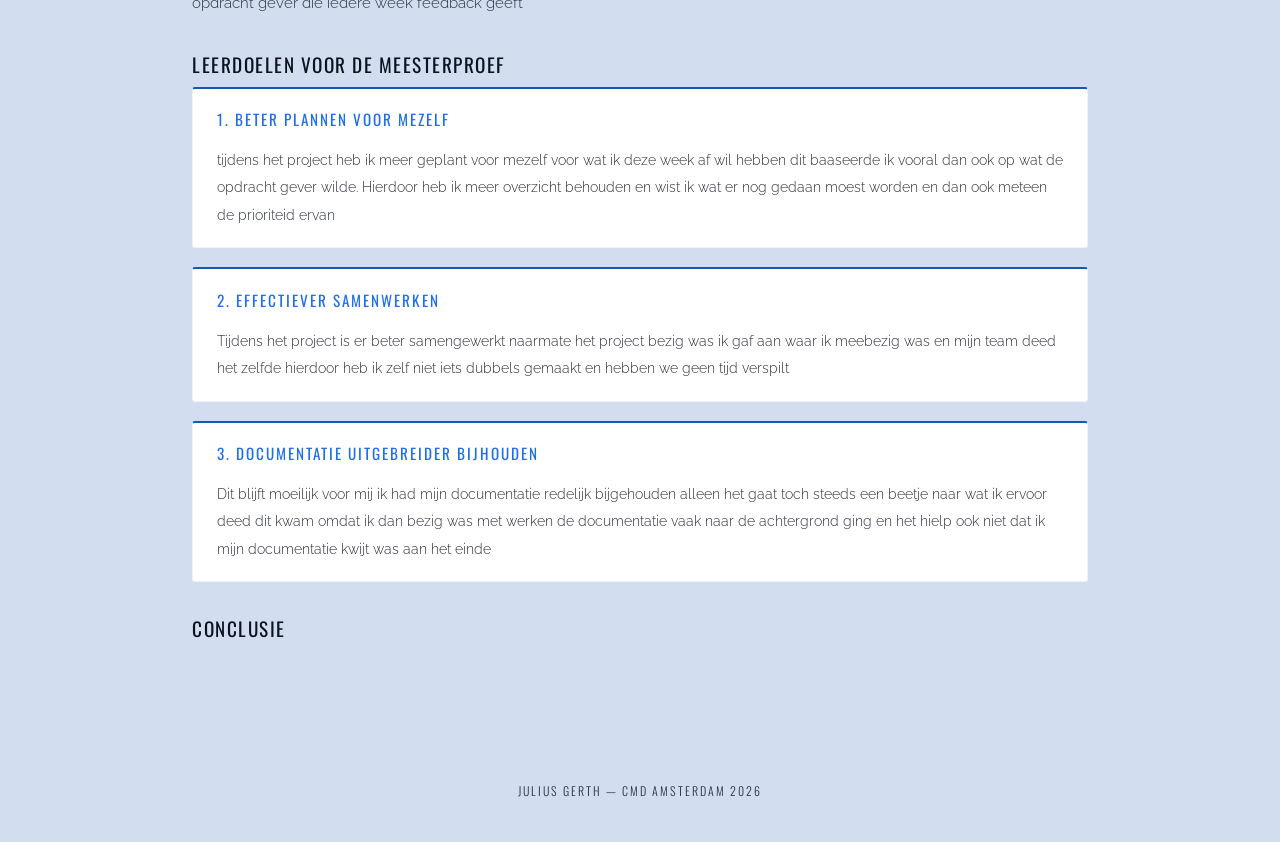
==== commit 41d45f9d: "sprint 0 image werk nu" ====
--- a/index.html
+++ b/index.html
@@ -151,11 +151,11 @@
         <ul class="project-grid">
           <li class="project-card">
             <img
-              src="images/projecten/over-mij.png"
+              src="images/projecten/sprint0.png"
               alt="Sprint 0 — Website over mij"
               class="popover-trigger"
               data-type="desktop"
-              data-url="https://smartjulger.github.io/website-over-mij/"
+              data-url="https://juliusgerth.github.io/website-over-mij/"
             />
             <h3>Sprint 0 — Over mij</h3>
             <p class="reflectie">
@@ -164,7 +164,7 @@
             </p>
             <a
               class="repo-link"
-              href="https://github.com/smartjulger/website-over-mij"
+              href="https://github.com/JuliusGerth/website-over-mij"
               >Link naar repository →</a
             >
           </li>
@@ -174,7 +174,7 @@
               alt="Browser Tech"
               class="popover-trigger"
               data-type="desktop"
-              data-url="https://smartjulger.github.io/Browser-Technology/"
+              data-url="https://juliusgerth.github.io/Browser-Technology/"
             />
             <h3>Browser Tech</h3>
             <p class="reflectie">
@@ -183,7 +183,7 @@
             </p>
             <a
               class="repo-link"
-              href="https://github.com/smartjulger/Browser-Technology"
+              href="https://github.com/JuliusGerth/Browser-Technology"
               >Link naar repository →</a
             >
           </li>
@@ -193,7 +193,7 @@
               alt="CSS to the Rescue"
               class="popover-trigger"
               data-type="desktop"
-              data-url="https://smartjulger.github.io/CSS-to-the-rescue/"
+              data-url="https://juliusgerth.github.io/CSS-to-the-rescue/"
             />
             <h3>CSS to the Rescue</h3>
             <p class="reflectie">
@@ -202,7 +202,7 @@
             </p>
             <a
               class="repo-link"
-              href="https://github.com/smartjulger/CSS-to-the-rescue"
+              href="https://github.com/JuliusGerth/CSS-to-the-rescue"
               >Link naar repository →</a
             >
           </li>
@@ -229,14 +229,14 @@
               alt="Human Centred Design"
               class="popover-trigger"
               data-type="desktop"
-              data-url="https://smartjulger.github.io/HCD/"
+              data-url="https://juliusgerth.github.io/HCD/"
             />
             <h3>HCD</h3>
             <p class="reflectie">
               Soms moet je conventions loslaten en je eigen richting opgaan om
               echt iets te maken dat werkt voor de gebruiker.
             </p>
-            <a class="repo-link" href="https://github.com/smartjulger/HCD"
+            <a class="repo-link" href="https://github.com/JuliusGerth/HCD"
               >Link naar repository →</a
             >
           </li>
@@ -253,7 +253,7 @@
               Ik heb geleerd hoe je een volledige 3D-website bouwt en wat de
               echte kracht van JavaScript is.
             </p>
-            <a class="repo-link" href="https://github.com/smartjulger/api"
+            <a class="repo-link" href="https://github.com/JuliusGerth/API"
               >Link naar repository →</a
             >
           </li>
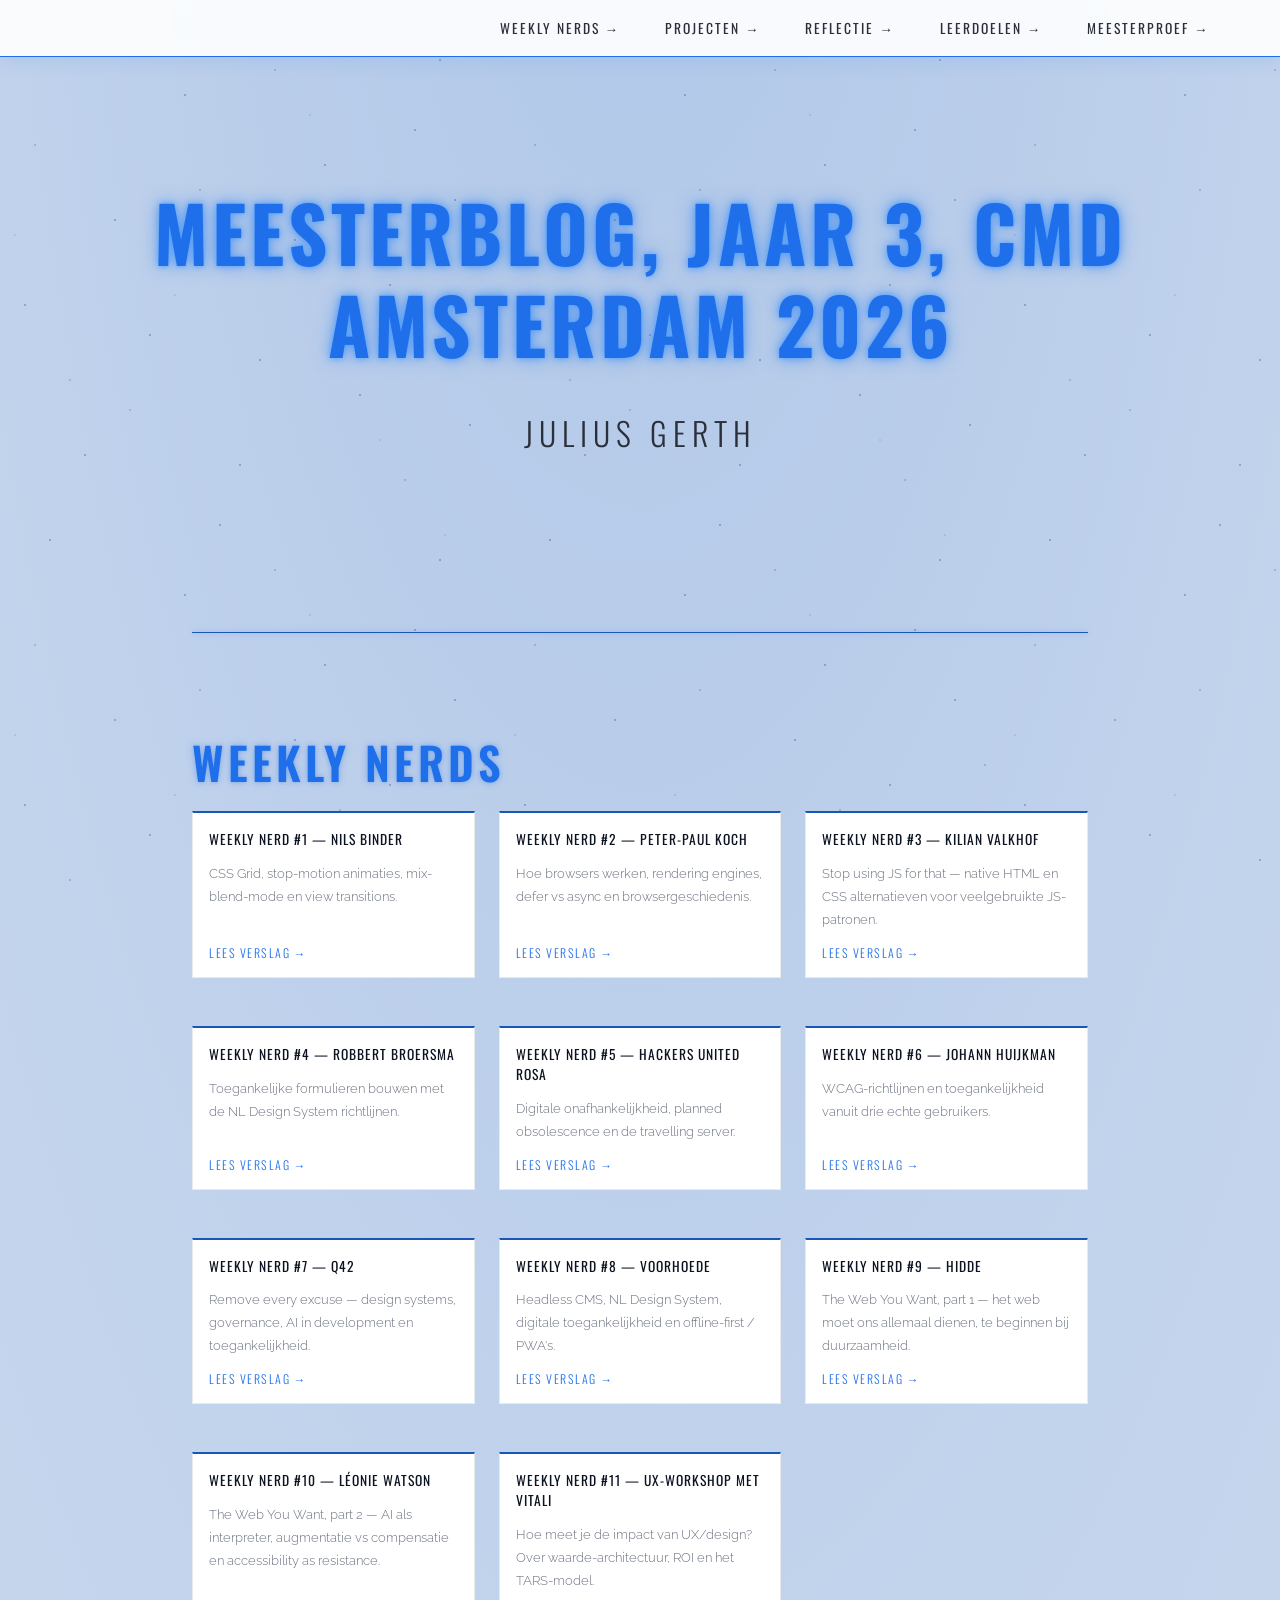
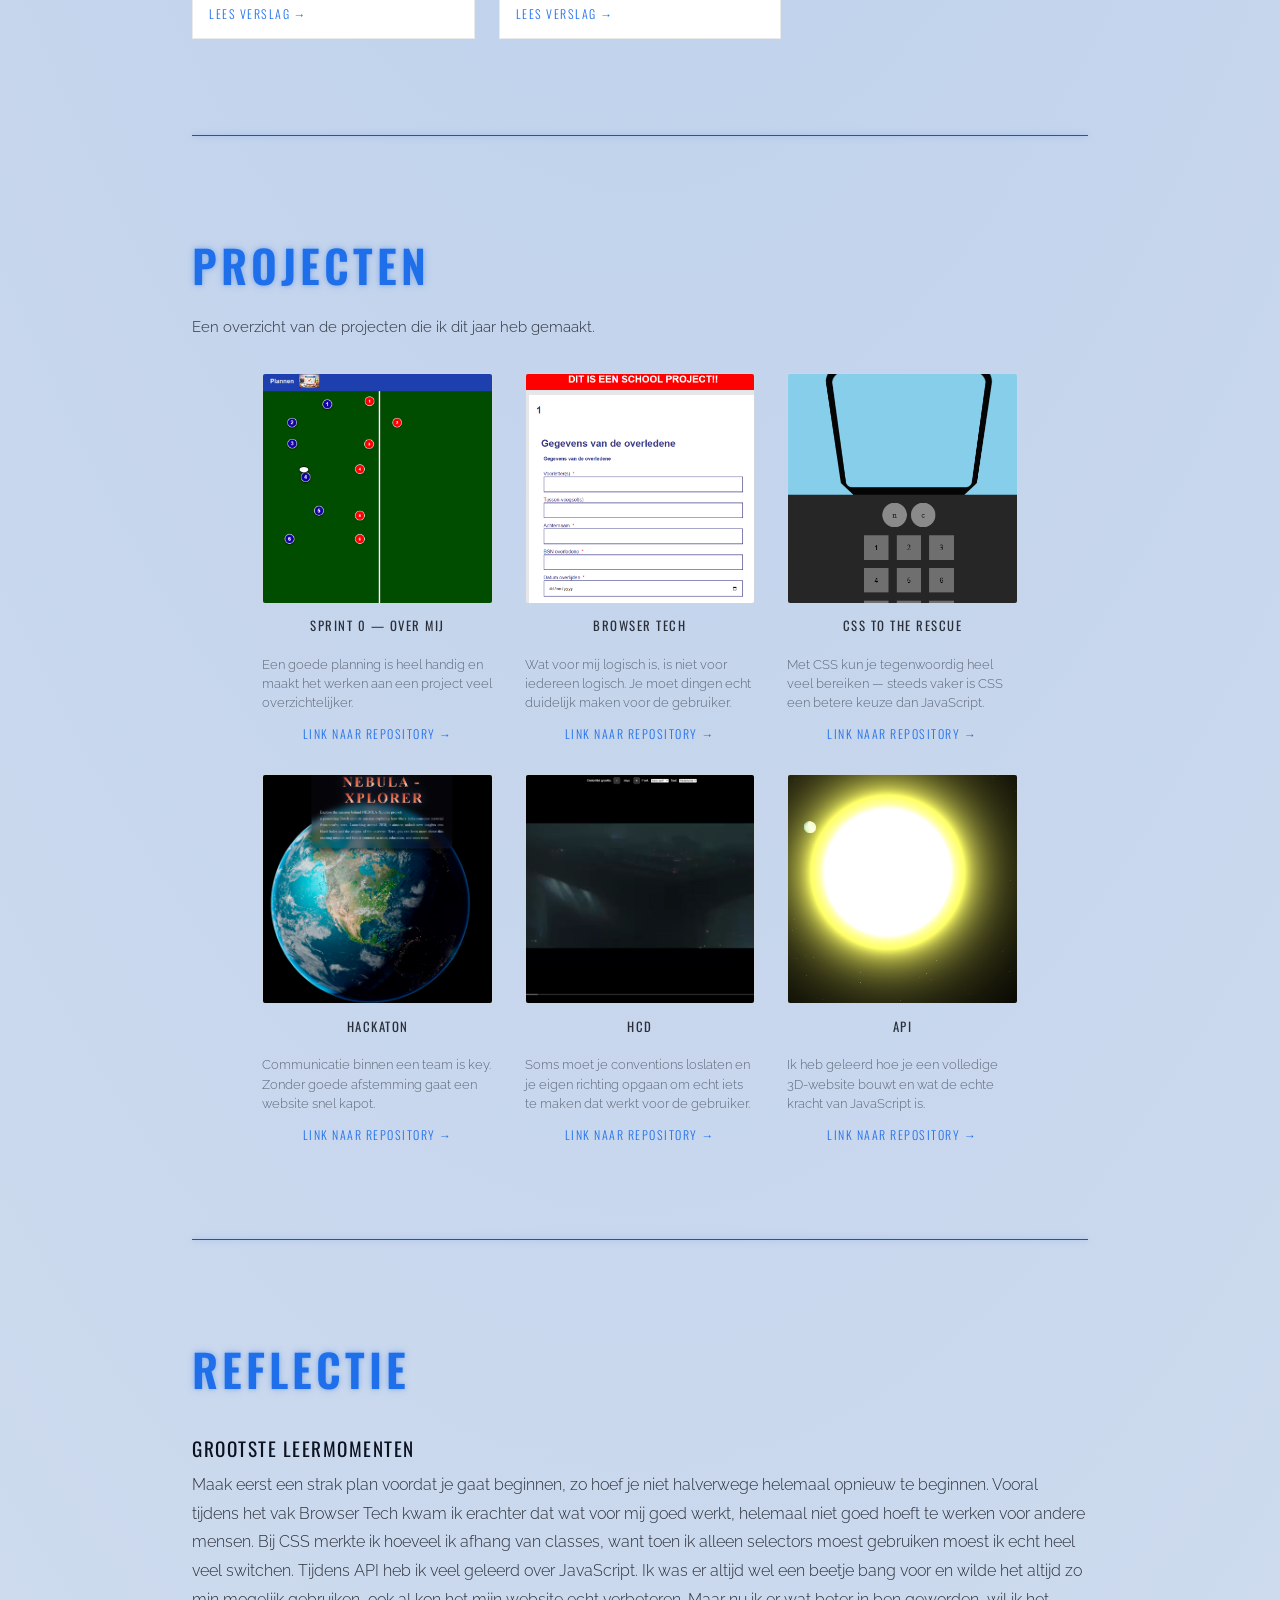
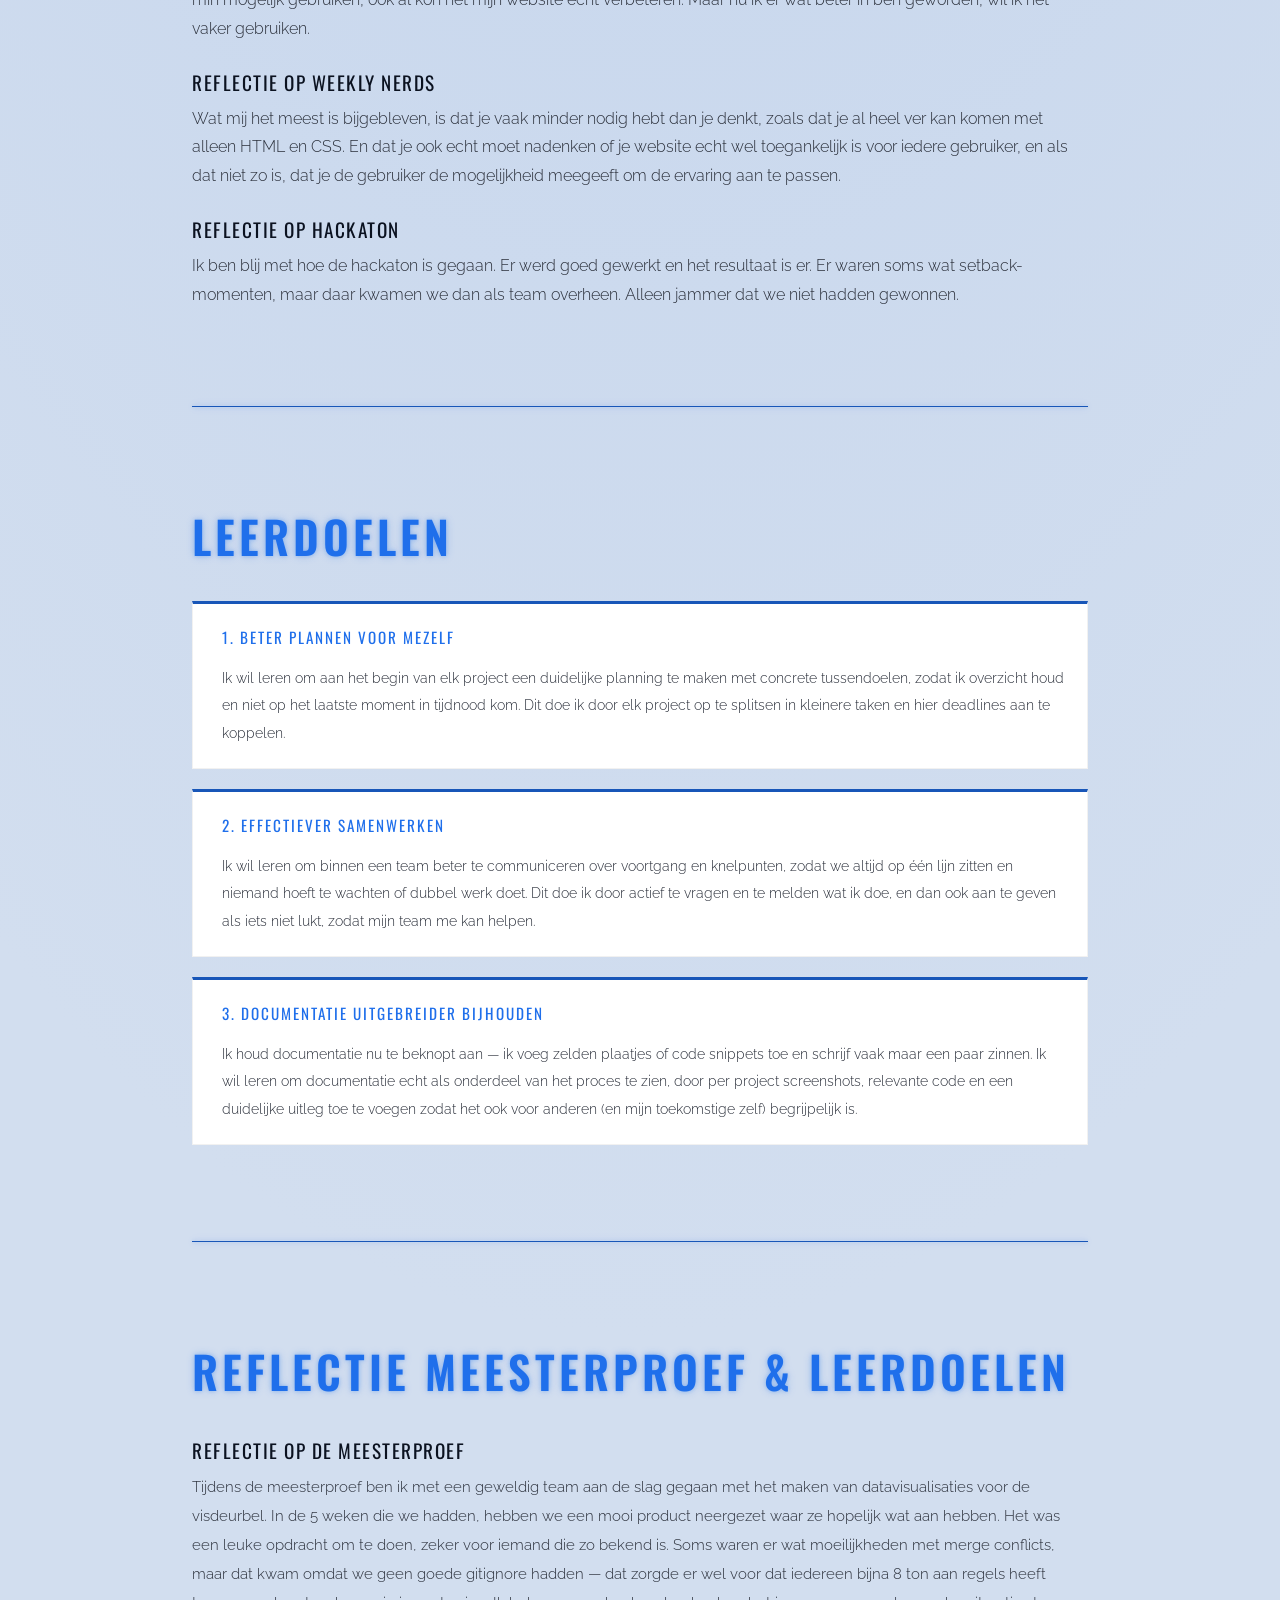
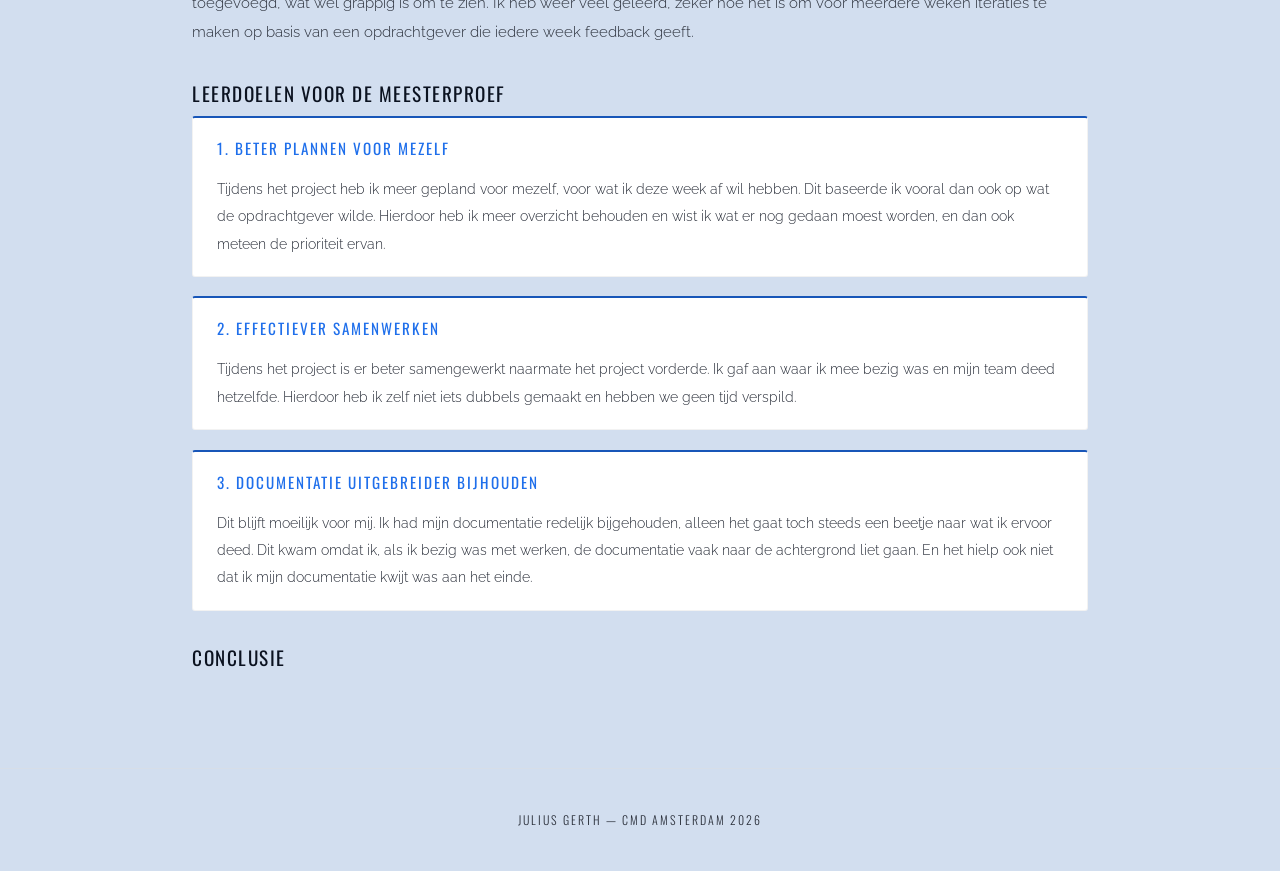
==== commit 367fe803: "spellings check" ====
--- a/index.html
+++ b/index.html
@@ -267,30 +267,31 @@
 
         <h3>grootste leermomenten</h3>
         <p>
-          maak eerst een strak plan voordat je gaat beginnen zo hoef je niet
-          halverwege helemaal opniew beginnen. Vooral tijdens het vak browser
-          tech kwam ik erachter dat wat voor mij goed werkt helemaal niet goed
-          kan werken voor andere mensen. Bij css merkte ik hoeveel ik afhang van
-          classes want toen ik alleen selectors moest gebruiken moest ik echt
-          heel veel switchen. Tijdens api heb ik veel geleerd over javascript is
-          was er altijd wel een beetje bang voor en wilde het altijd zo min
-          mogelijk gebruiken ookal kon het mijn website echt verbeteren maar nu
-          ik er wat beter in ben gewoorden wil ik het vaker gebruiken.
+          Maak eerst een strak plan voordat je gaat beginnen, zo hoef je niet
+          halverwege helemaal opnieuw te beginnen. Vooral tijdens het vak Browser
+          Tech kwam ik erachter dat wat voor mij goed werkt, helemaal niet goed
+          hoeft te werken voor andere mensen. Bij CSS merkte ik hoeveel ik afhang
+          van classes, want toen ik alleen selectors moest gebruiken moest ik
+          echt heel veel switchen. Tijdens API heb ik veel geleerd over
+          JavaScript. Ik was er altijd wel een beetje bang voor en wilde het
+          altijd zo min mogelijk gebruiken, ook al kon het mijn website echt
+          verbeteren. Maar nu ik er wat beter in ben geworden, wil ik het vaker
+          gebruiken.
         </p>
         <h3>Reflectie op Weekly Nerds</h3>
         <p>
-          wat mij het meest is bij gebleven is dat je vaak minder nodig hebt dan
-          je denkt zoals dat je all heel ver kan komen met alleen html en css en
-          dat je ook echt moet nadenken of je website echt wel Toegankelijk is
-          voor iedere gebruiken en als dat niet is dat je de mogelijk mee geeft
-          aan de gebruiker om de ervaring aantepassen
+          Wat mij het meest is bijgebleven, is dat je vaak minder nodig hebt dan
+          je denkt, zoals dat je al heel ver kan komen met alleen HTML en CSS. En
+          dat je ook echt moet nadenken of je website echt wel toegankelijk is
+          voor iedere gebruiker, en als dat niet zo is, dat je de gebruiker de
+          mogelijkheid meegeeft om de ervaring aan te passen.
         </p>
 
         <h3>Reflectie op Hackaton</h3>
         <p>
-          Ik ben blij met hoe de hackaton is gegaan er werd goed gewerkt en het
-          resultaat is er er waren soms wat set back momenten maar daar kwamen
-          we dan als een team overheen alleen jammer dat we niet hadden gewonnen
+          Ik ben blij met hoe de hackaton is gegaan. Er werd goed gewerkt en het
+          resultaat is er. Er waren soms wat setback-momenten, maar daar kwamen
+          we dan als team overheen. Alleen jammer dat we niet hadden gewonnen.
         </p>
       </section>
 
@@ -316,8 +317,8 @@
             Ik wil leren om binnen een team beter te communiceren over voortgang
             en knelpunten, zodat we altijd op één lijn zitten en niemand hoeft
             te wachten of dubbel werk doet. Dit doe ik door actief te vragen en
-            te melden wat ik doe en dan ook aangeven als iets niet lukt zodat
-            mijn team me kan helpen
+            te melden wat ik doe, en dan ook aan te geven als iets niet lukt,
+            zodat mijn team me kan helpen.
           </p>
         </section>
 
@@ -342,15 +343,15 @@
         <h3>Reflectie op de meesterproef</h3>
         <p>
           Tijdens de meesterproef ben ik met een geweldig team aan de slag
-          gegaan met het maken van datavisualizaties voor de vis deurbel in de 5
-          weken die we hadden hebben we een mooi product neergezet waar ze
-          hoppelijk wat aan hebben het was een leuke opdracht om te doen zeker
-          voor iemand die zo bekend is. Soms waaren er wat moeilijk heden met
-          merg conflicts maar dat kwam omdat we niet een goede gitignore hadden
-          zorgt er wel voor dat iedereen bijna 8 ton aan regels heef toegevoegd
-          wat wel grappig is om te zien. Ik heb weer veel geleerd zeker hoe het
-          is om voor meerdere weeken iteraties te maken op basis van een
-          opdracht gever die iedere week feedback geeft
+          gegaan met het maken van datavisualisaties voor de visdeurbel. In de 5
+          weken die we hadden, hebben we een mooi product neergezet waar ze
+          hopelijk wat aan hebben. Het was een leuke opdracht om te doen, zeker
+          voor iemand die zo bekend is. Soms waren er wat moeilijkheden met merge
+          conflicts, maar dat kwam omdat we geen goede gitignore hadden — dat
+          zorgde er wel voor dat iedereen bijna 8 ton aan regels heeft
+          toegevoegd, wat wel grappig is om te zien. Ik heb weer veel geleerd,
+          zeker hoe het is om voor meerdere weken iteraties te maken op basis van
+          een opdrachtgever die iedere week feedback geeft.
         </p>
 
         <h3>Leerdoelen voor de meesterproef</h3>
@@ -358,11 +359,11 @@
         <section>
           <h3>1. Beter plannen voor mezelf</h3>
           <p>
-            tijdens het project heb ik meer geplant voor mezelf voor wat ik deze
-            week af wil hebben dit baaseerde ik vooral dan ook op wat de
-            opdracht gever wilde. Hierdoor heb ik meer overzicht behouden en
-            wist ik wat er nog gedaan moest worden en dan ook meteen de
-            prioriteid ervan
+            Tijdens het project heb ik meer gepland voor mezelf, voor wat ik
+            deze week af wil hebben. Dit baseerde ik vooral dan ook op wat de
+            opdrachtgever wilde. Hierdoor heb ik meer overzicht behouden en wist
+            ik wat er nog gedaan moest worden, en dan ook meteen de prioriteit
+            ervan.
           </p>
         </section>
 
@@ -370,20 +371,20 @@
           <h3>2. Effectiever samenwerken</h3>
           <p>
             Tijdens het project is er beter samengewerkt naarmate het project
-            bezig was ik gaf aan waar ik meebezig was en mijn team deed het
-            zelfde hierdoor heb ik zelf niet iets dubbels gemaakt en hebben we
-            geen tijd verspilt
+            vorderde. Ik gaf aan waar ik mee bezig was en mijn team deed
+            hetzelfde. Hierdoor heb ik zelf niet iets dubbels gemaakt en hebben
+            we geen tijd verspild.
           </p>
         </section>
 
         <section>
           <h3>3. Documentatie uitgebreider bijhouden</h3>
           <p>
-            Dit blijft moeilijk voor mij ik had mijn documentatie redelijk
-            bijgehouden alleen het gaat toch steeds een beetje naar wat ik
-            ervoor deed dit kwam omdat ik dan bezig was met werken de
-            documentatie vaak naar de achtergrond ging en het hielp ook niet dat
-            ik mijn documentatie kwijt was aan het einde
+            Dit blijft moeilijk voor mij. Ik had mijn documentatie redelijk
+            bijgehouden, alleen het gaat toch steeds een beetje naar wat ik
+            ervoor deed. Dit kwam omdat ik, als ik bezig was met werken, de
+            documentatie vaak naar de achtergrond liet gaan. En het hielp ook
+            niet dat ik mijn documentatie kwijt was aan het einde.
           </p>
         </section>
 
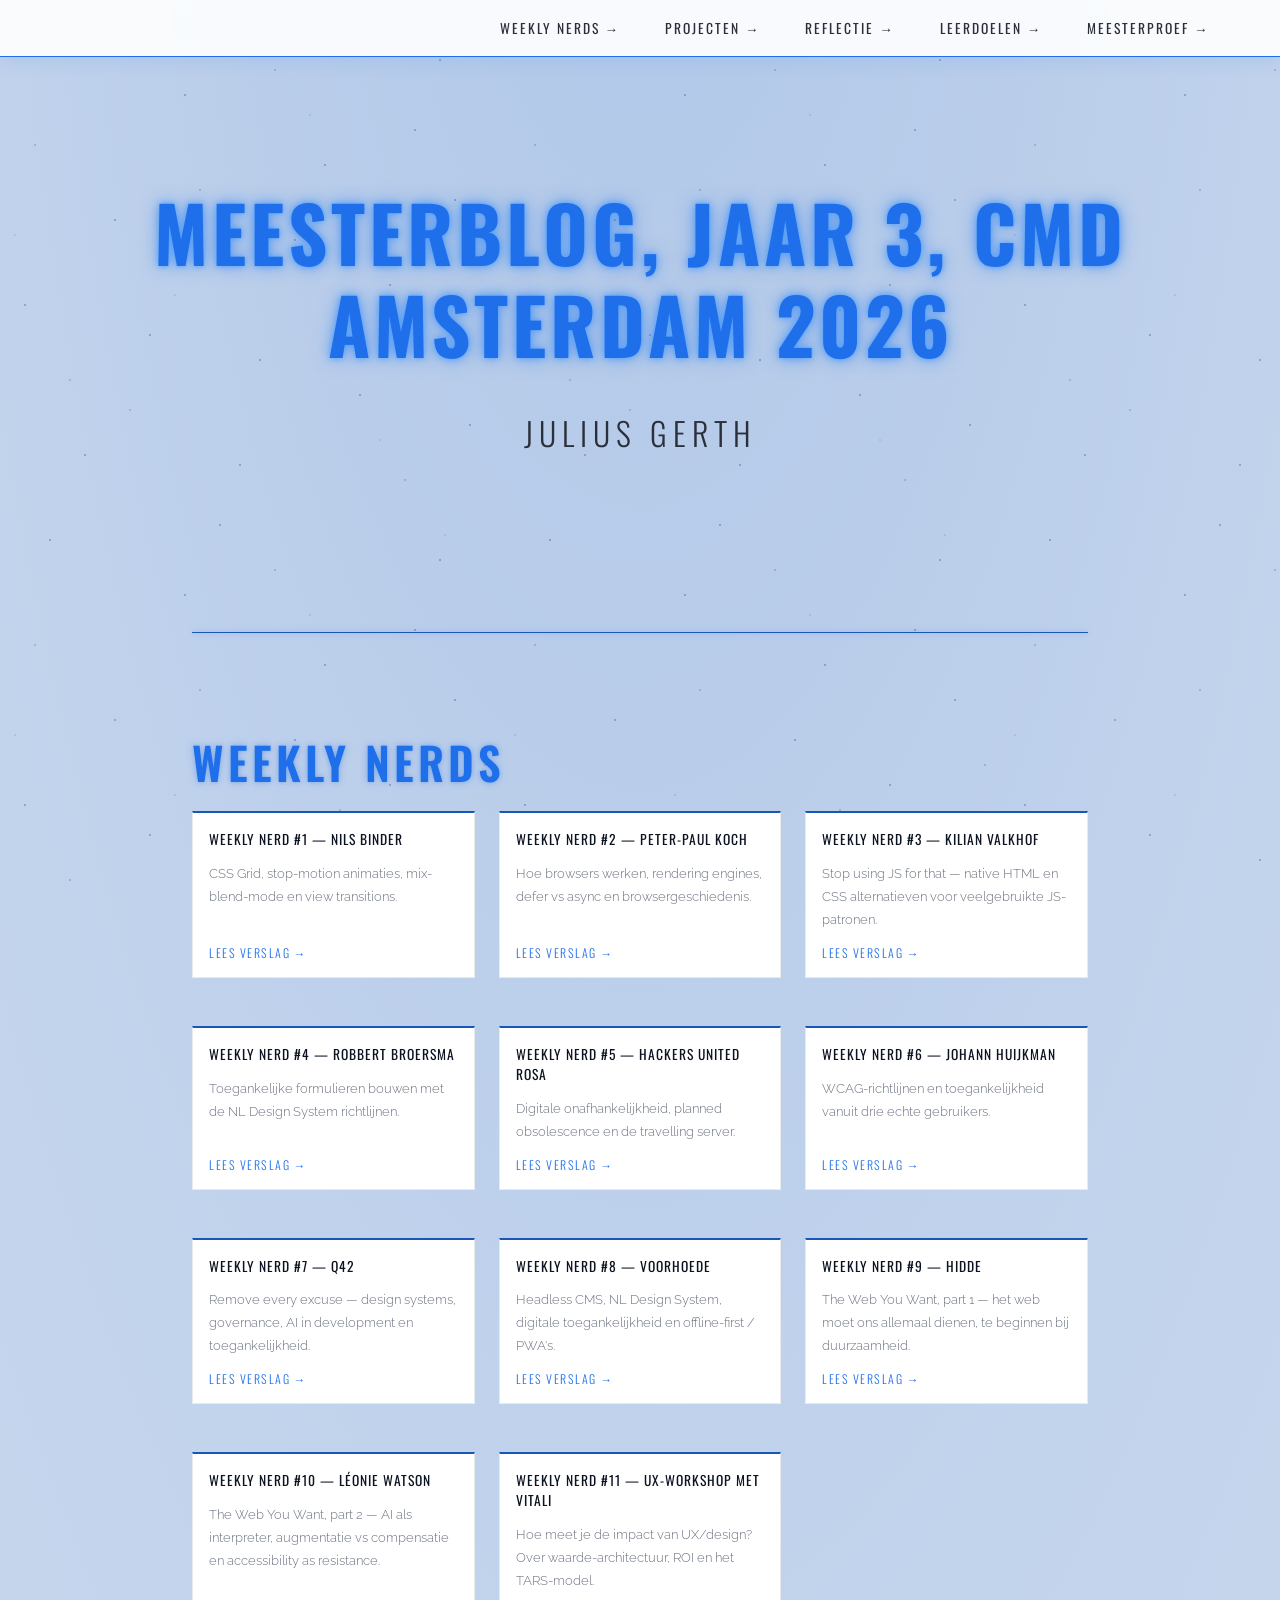
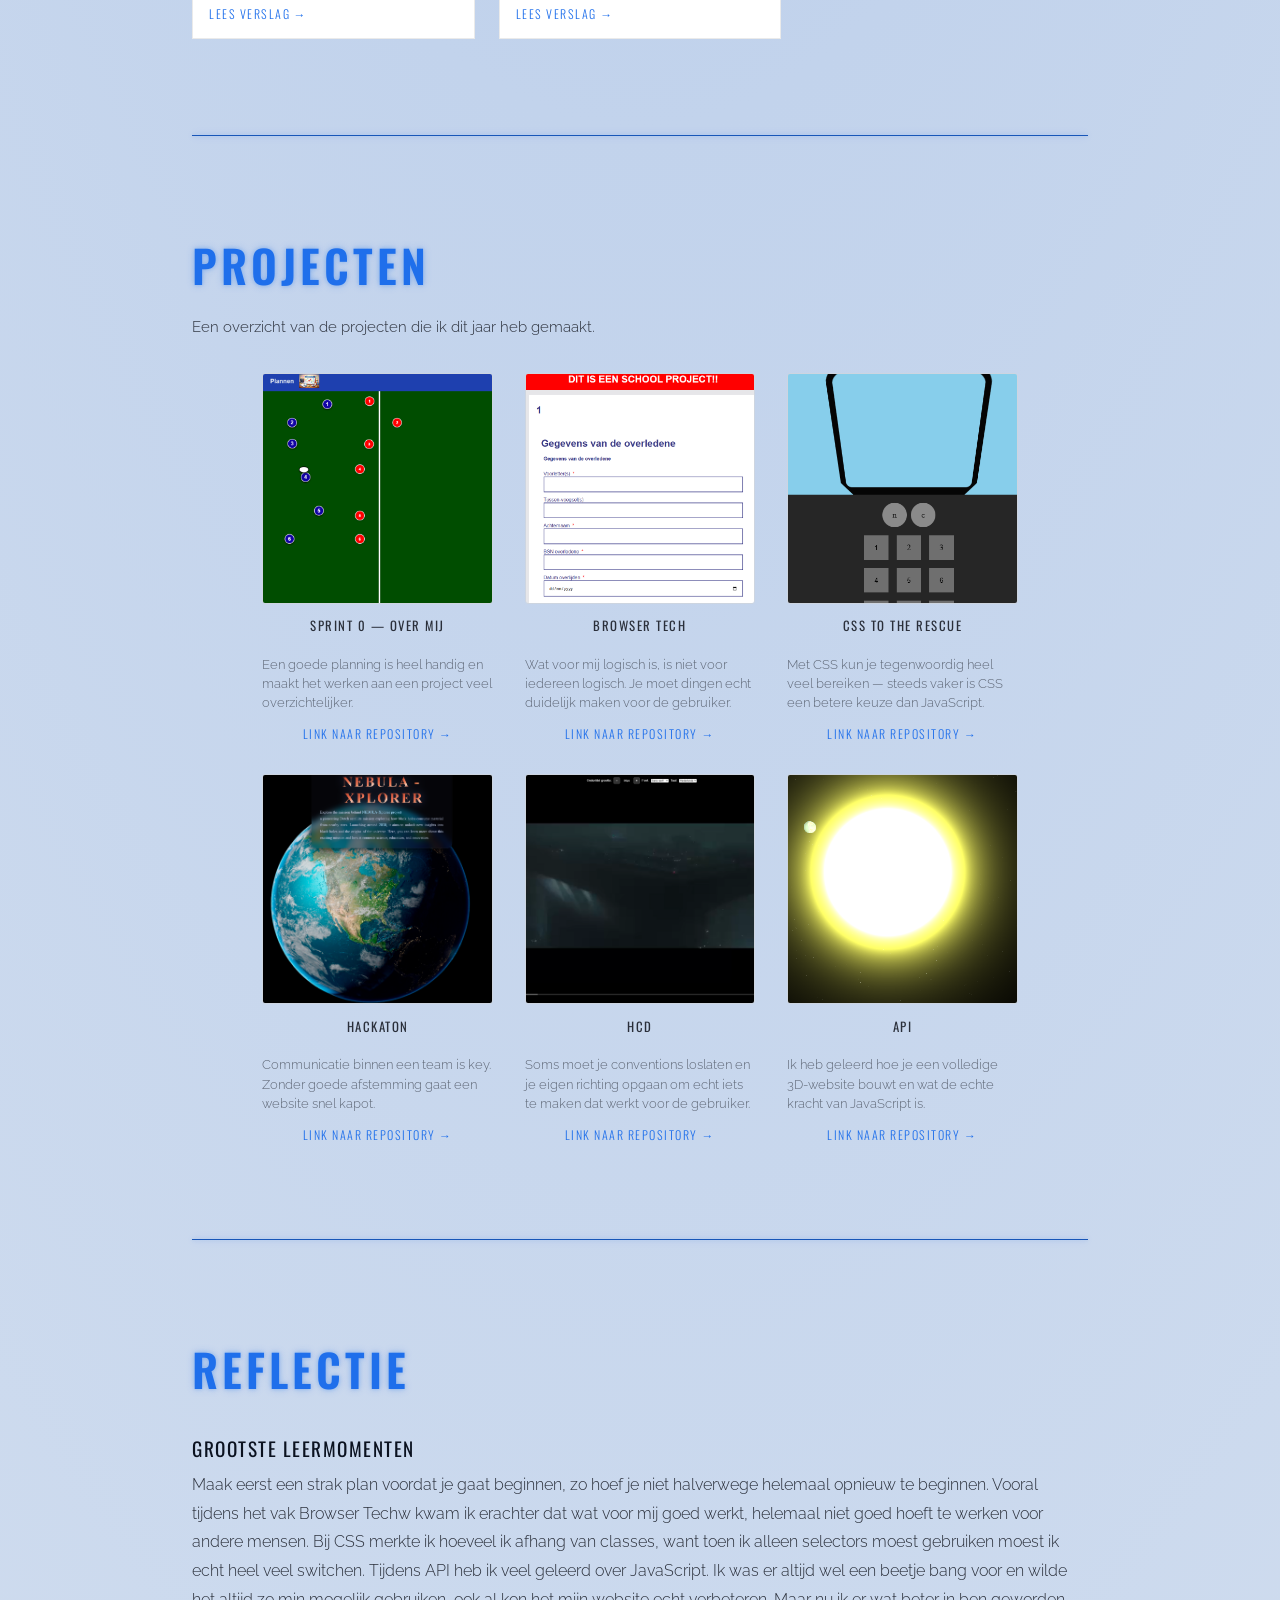
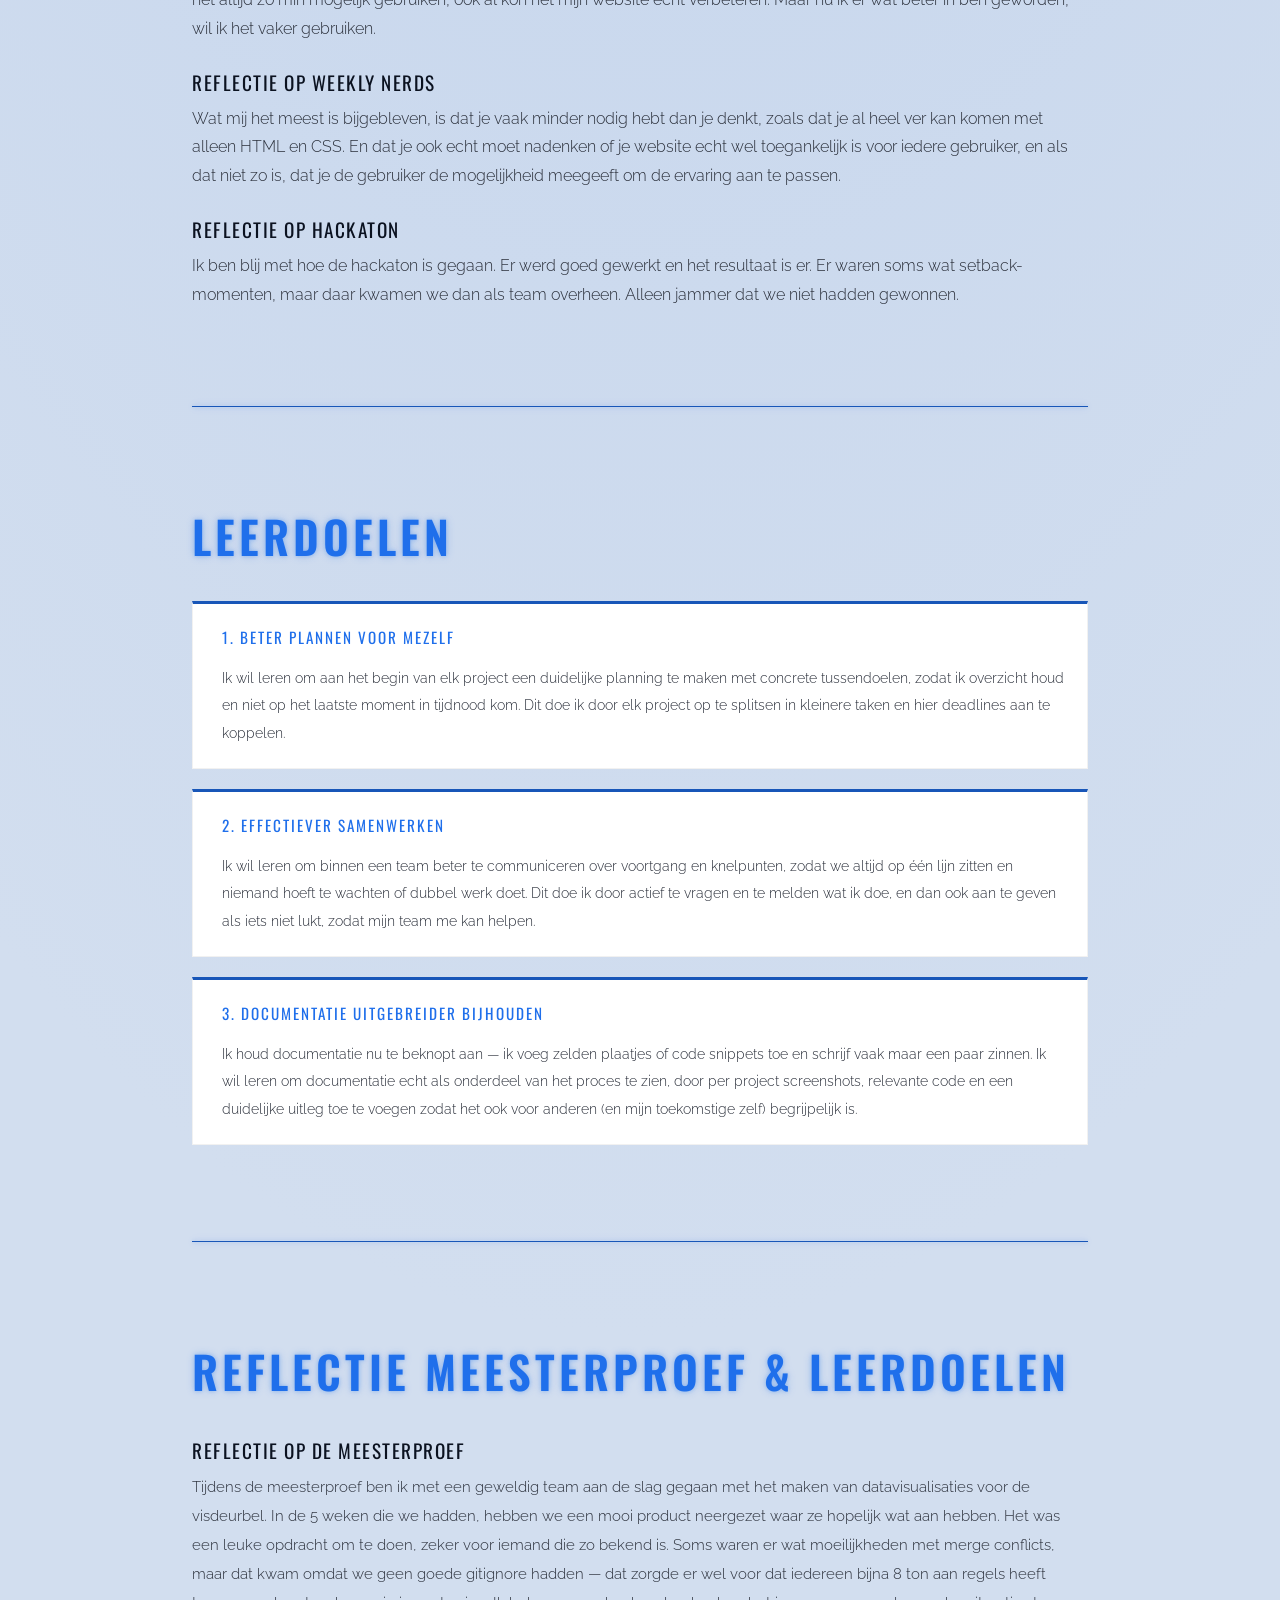
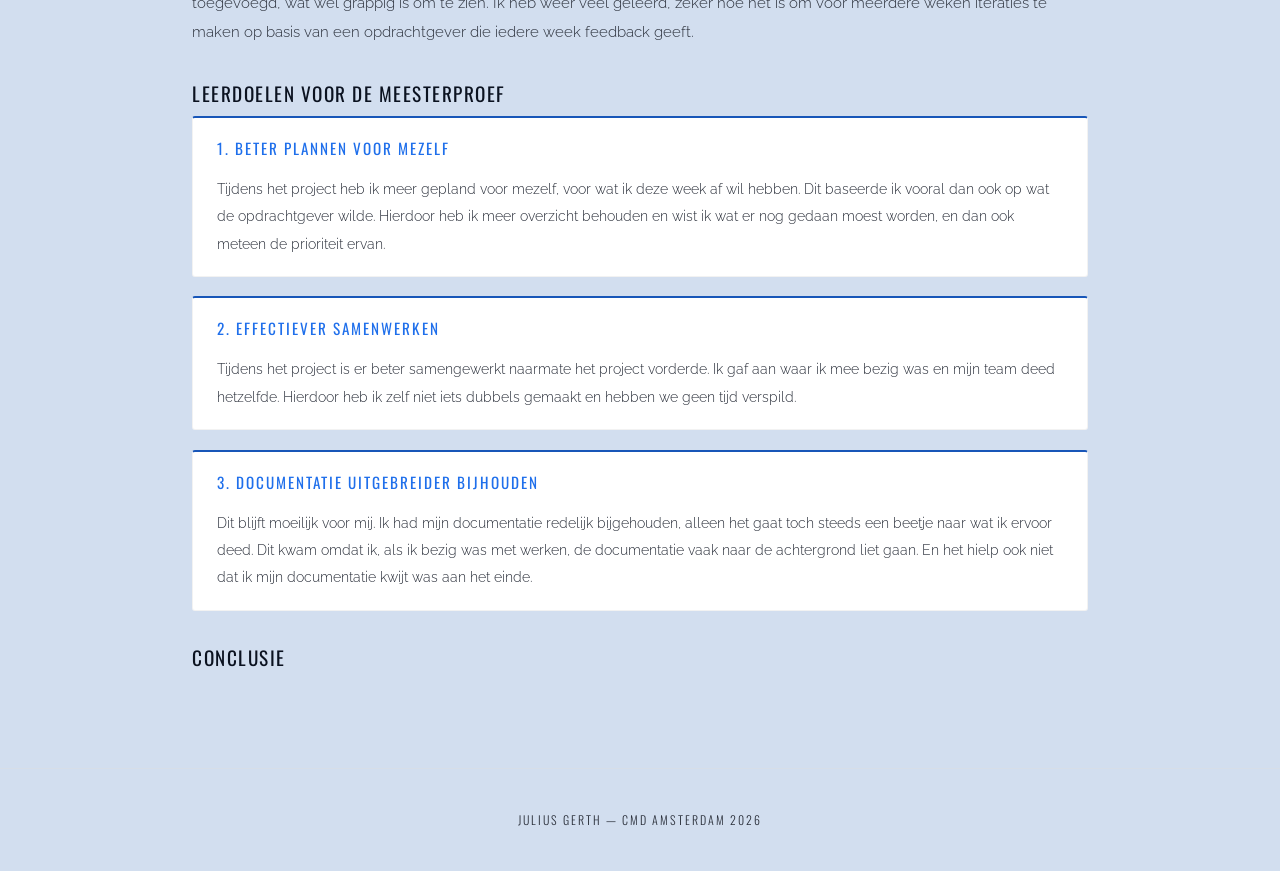
==== commit b4e11dda: "fix part 2" ====
--- a/index.html
+++ b/index.html
@@ -265,26 +265,26 @@
       <section id="reflectie">
         <h2>Reflectie</h2>
 
-        <h3>grootste leermomenten</h3>
+        <h3>Grootste leermomenten</h3>
         <p>
           Maak eerst een strak plan voordat je gaat beginnen, zo hoef je niet
-          halverwege helemaal opnieuw te beginnen. Vooral tijdens het vak Browser
-          Tech kwam ik erachter dat wat voor mij goed werkt, helemaal niet goed
-          hoeft te werken voor andere mensen. Bij CSS merkte ik hoeveel ik afhang
-          van classes, want toen ik alleen selectors moest gebruiken moest ik
-          echt heel veel switchen. Tijdens API heb ik veel geleerd over
-          JavaScript. Ik was er altijd wel een beetje bang voor en wilde het
-          altijd zo min mogelijk gebruiken, ook al kon het mijn website echt
-          verbeteren. Maar nu ik er wat beter in ben geworden, wil ik het vaker
-          gebruiken.
+          halverwege helemaal opnieuw te beginnen. Vooral tijdens het vak
+          Browser Techw kwam ik erachter dat wat voor mij goed werkt, helemaal
+          niet goed hoeft te werken voor andere mensen. Bij CSS merkte ik
+          hoeveel ik afhang van classes, want toen ik alleen selectors moest
+          gebruiken moest ik echt heel veel switchen. Tijdens API heb ik veel
+          geleerd over JavaScript. Ik was er altijd wel een beetje bang voor en
+          wilde het altijd zo min mogelijk gebruiken, ook al kon het mijn
+          website echt verbeteren. Maar nu ik er wat beter in ben geworden, wil
+          ik het vaker gebruiken.
         </p>
         <h3>Reflectie op Weekly Nerds</h3>
         <p>
           Wat mij het meest is bijgebleven, is dat je vaak minder nodig hebt dan
-          je denkt, zoals dat je al heel ver kan komen met alleen HTML en CSS. En
-          dat je ook echt moet nadenken of je website echt wel toegankelijk is
-          voor iedere gebruiker, en als dat niet zo is, dat je de gebruiker de
-          mogelijkheid meegeeft om de ervaring aan te passen.
+          je denkt, zoals dat je al heel ver kan komen met alleen HTML en CSS.
+          En dat je ook echt moet nadenken of je website echt wel toegankelijk
+          is voor iedere gebruiker, en als dat niet zo is, dat je de gebruiker
+          de mogelijkheid meegeeft om de ervaring aan te passen.
         </p>
 
         <h3>Reflectie op Hackaton</h3>
@@ -346,12 +346,12 @@
           gegaan met het maken van datavisualisaties voor de visdeurbel. In de 5
           weken die we hadden, hebben we een mooi product neergezet waar ze
           hopelijk wat aan hebben. Het was een leuke opdracht om te doen, zeker
-          voor iemand die zo bekend is. Soms waren er wat moeilijkheden met merge
-          conflicts, maar dat kwam omdat we geen goede gitignore hadden — dat
-          zorgde er wel voor dat iedereen bijna 8 ton aan regels heeft
+          voor iemand die zo bekend is. Soms waren er wat moeilijkheden met
+          merge conflicts, maar dat kwam omdat we geen goede gitignore hadden —
+          dat zorgde er wel voor dat iedereen bijna 8 ton aan regels heeft
           toegevoegd, wat wel grappig is om te zien. Ik heb weer veel geleerd,
-          zeker hoe het is om voor meerdere weken iteraties te maken op basis van
-          een opdrachtgever die iedere week feedback geeft.
+          zeker hoe het is om voor meerdere weken iteraties te maken op basis
+          van een opdrachtgever die iedere week feedback geeft.
         </p>
 
         <h3>Leerdoelen voor de meesterproef</h3>
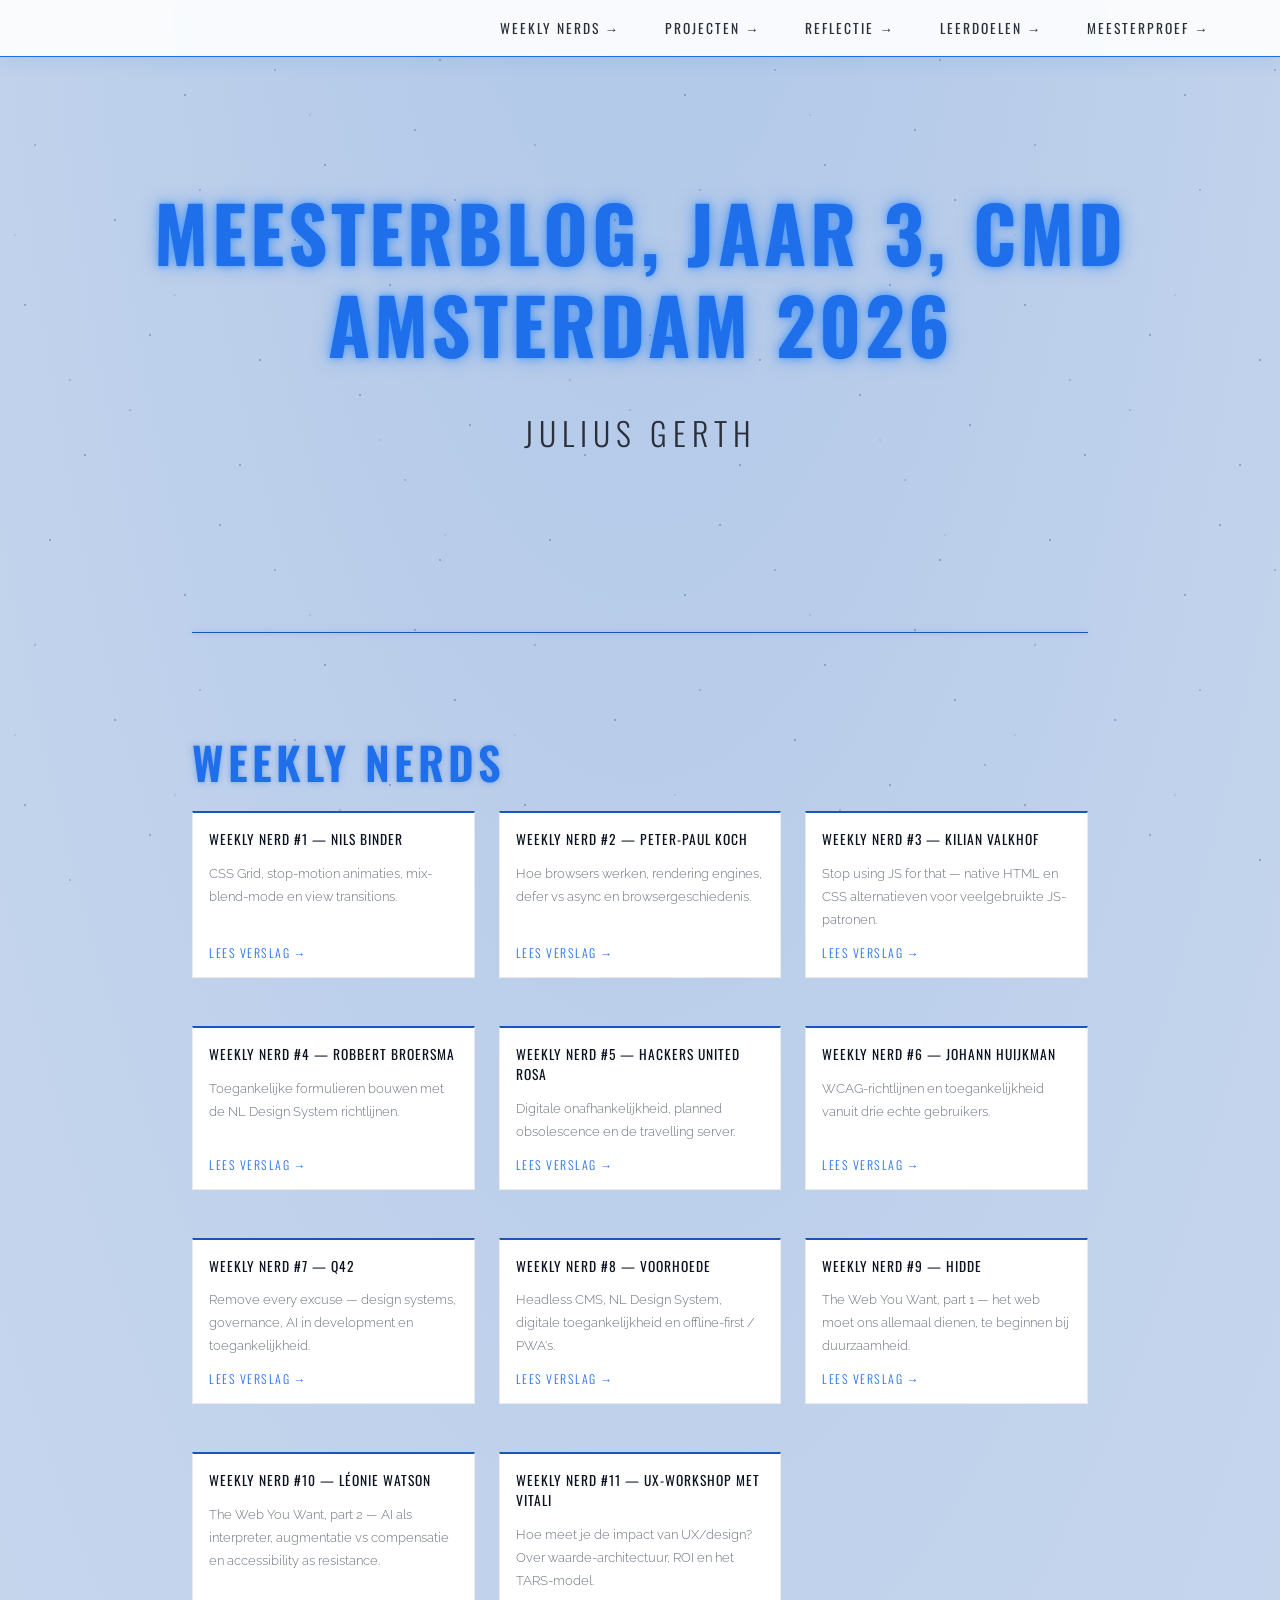
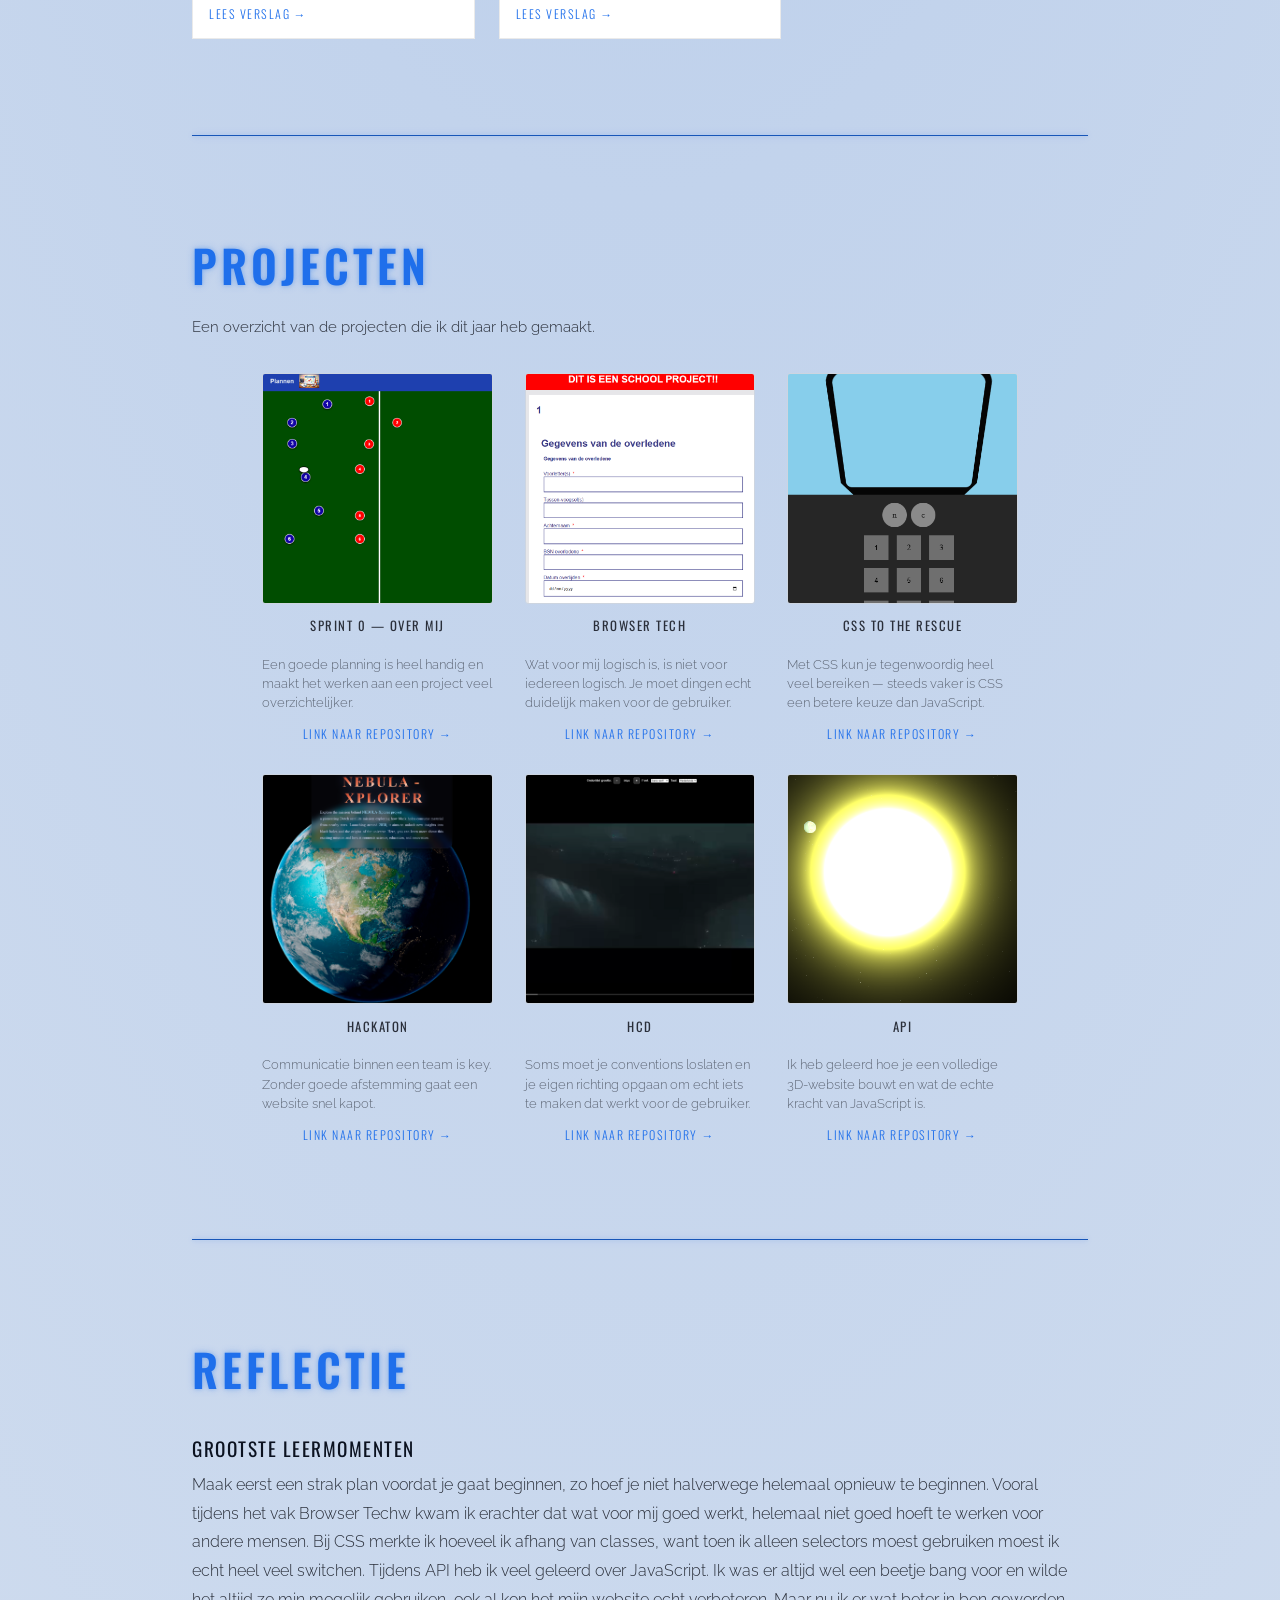
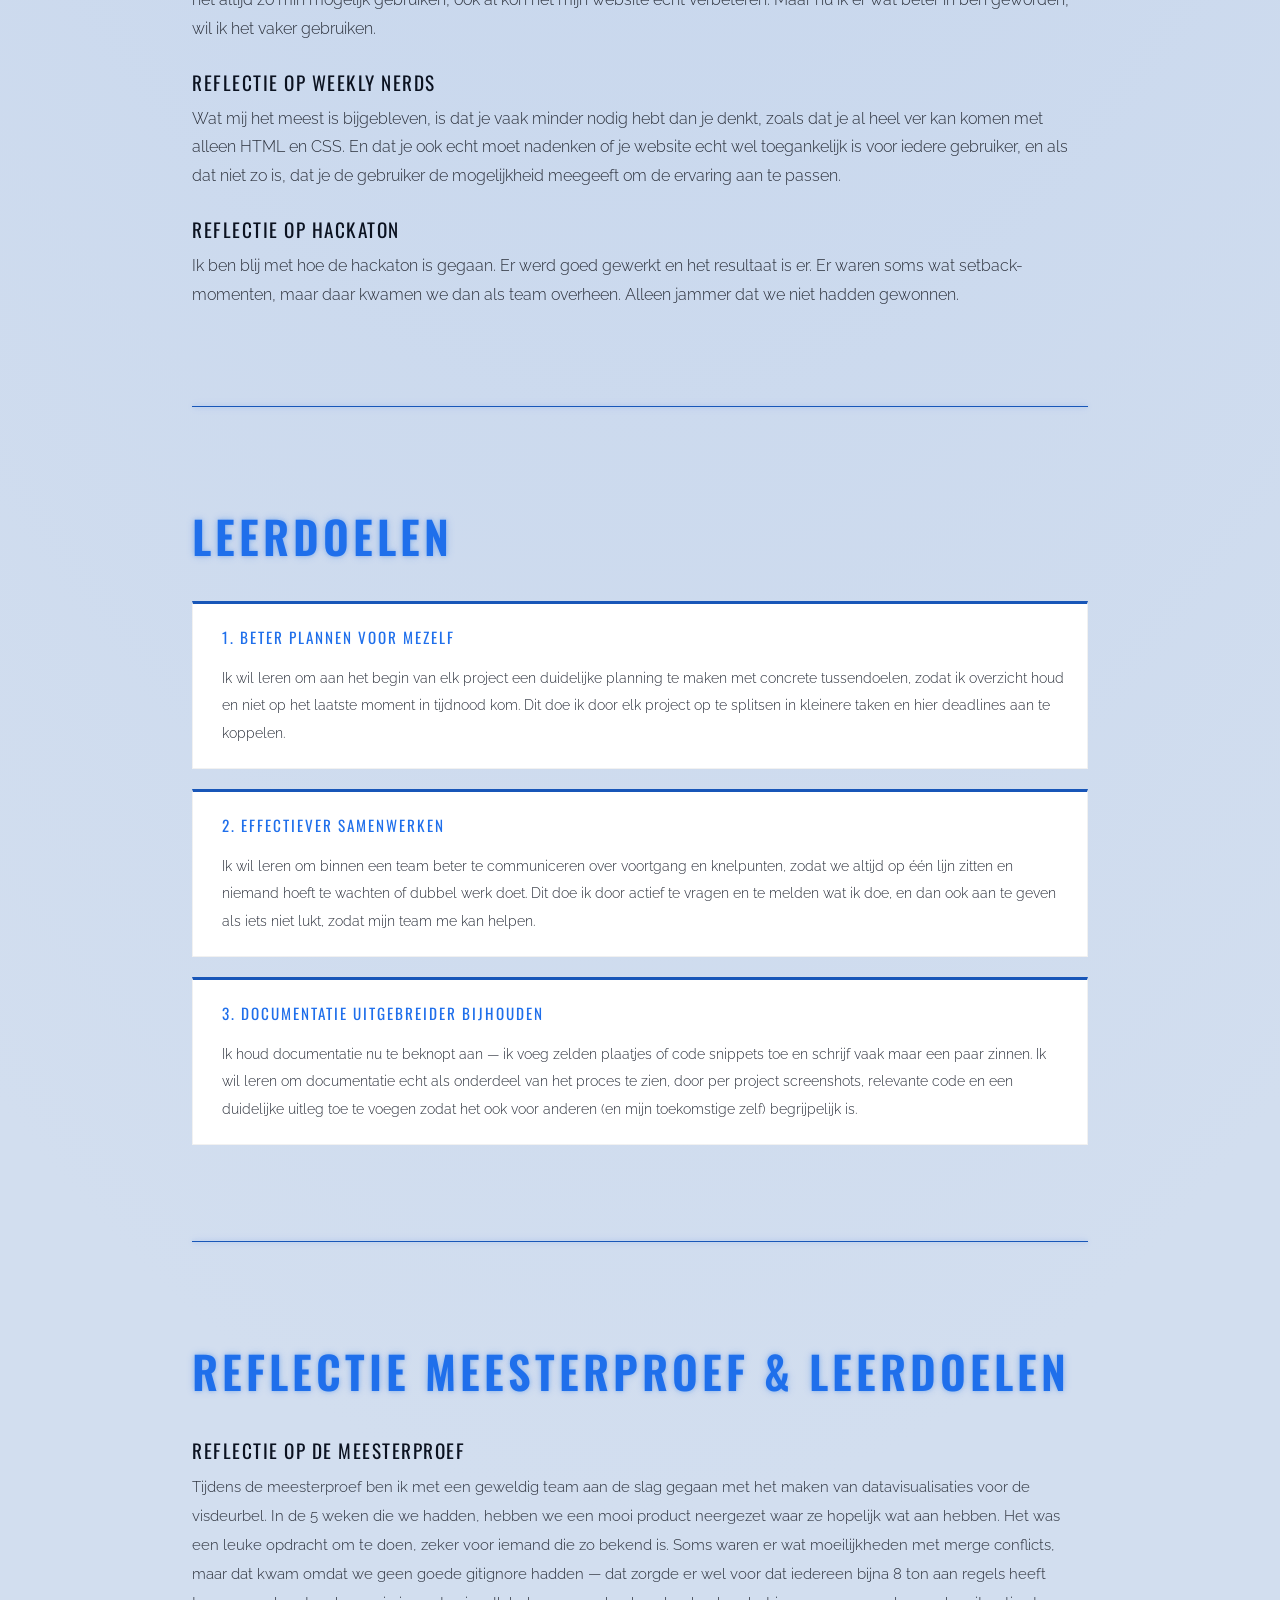
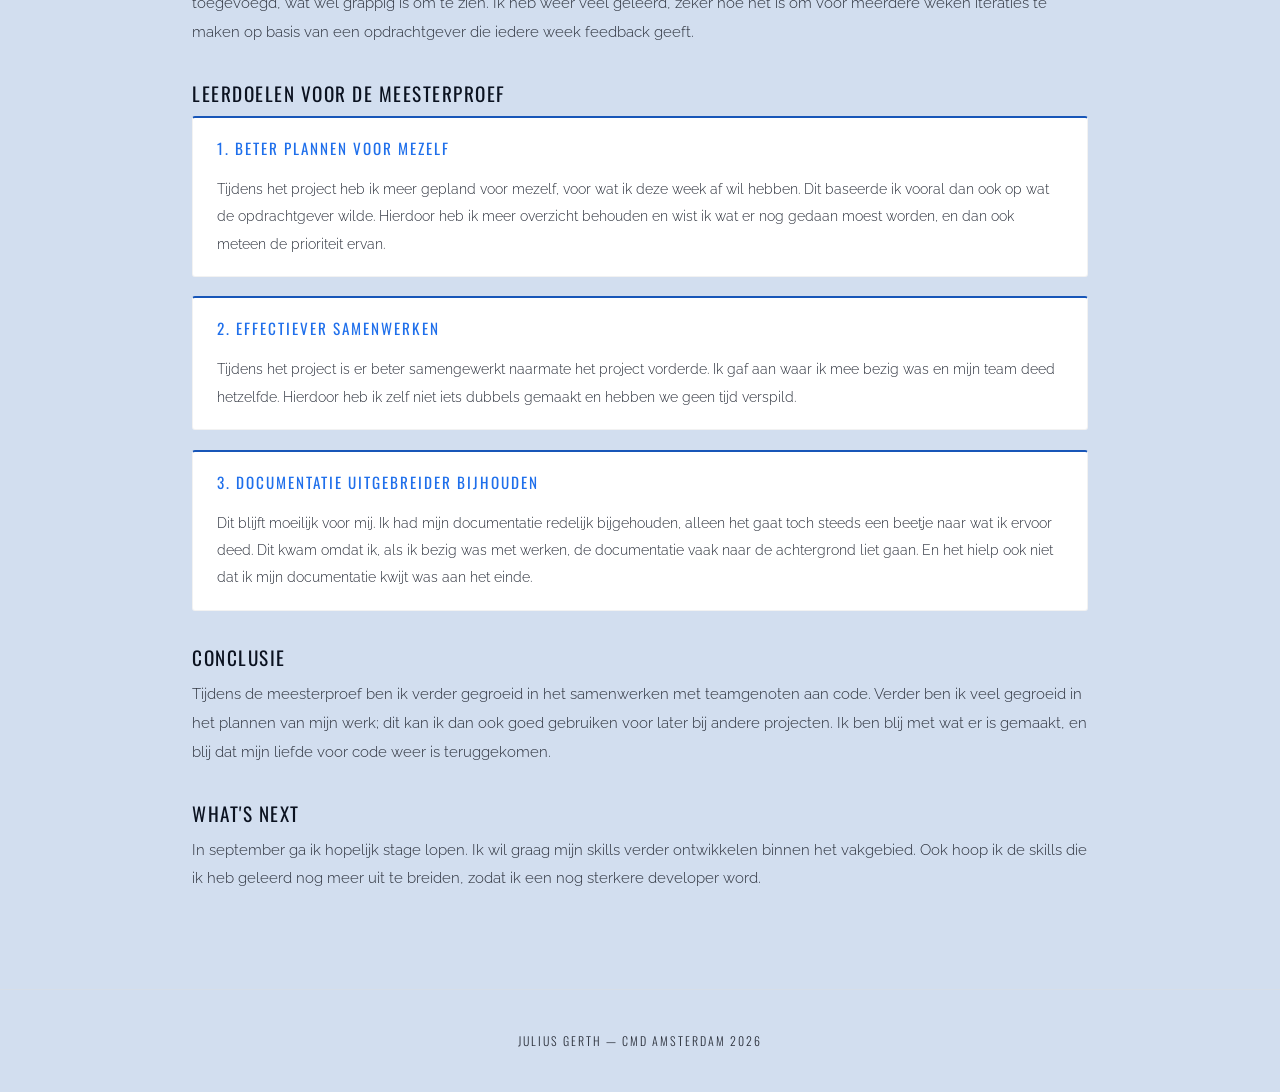
==== commit 5e946ca2: "whats next toegevoegd" ====
--- a/index.html
+++ b/index.html
@@ -389,7 +389,21 @@
         </section>
 
         <h3>Conclusie</h3>
-        <p></p>
+        <p>
+          Tijdens de meesterproef ben ik verder gegroeid in het samenwerken met
+          teamgenoten aan code. Verder ben ik veel gegroeid in het plannen van
+          mijn werk; dit kan ik dan ook goed gebruiken voor later bij andere
+          projecten. Ik ben blij met wat er is gemaakt, en blij dat mijn liefde
+          voor code weer is teruggekomen.
+        </p>
+
+        <h3 id="whats-next">What's next</h3>
+        <p>
+          In september ga ik hopelijk stage lopen. Ik wil graag mijn skills
+          verder ontwikkelen binnen het vakgebied. Ook hoop ik de skills die ik
+          heb geleerd nog meer uit te breiden, zodat ik een nog sterkere
+          developer word.
+        </p>
       </section>
     </main>
 
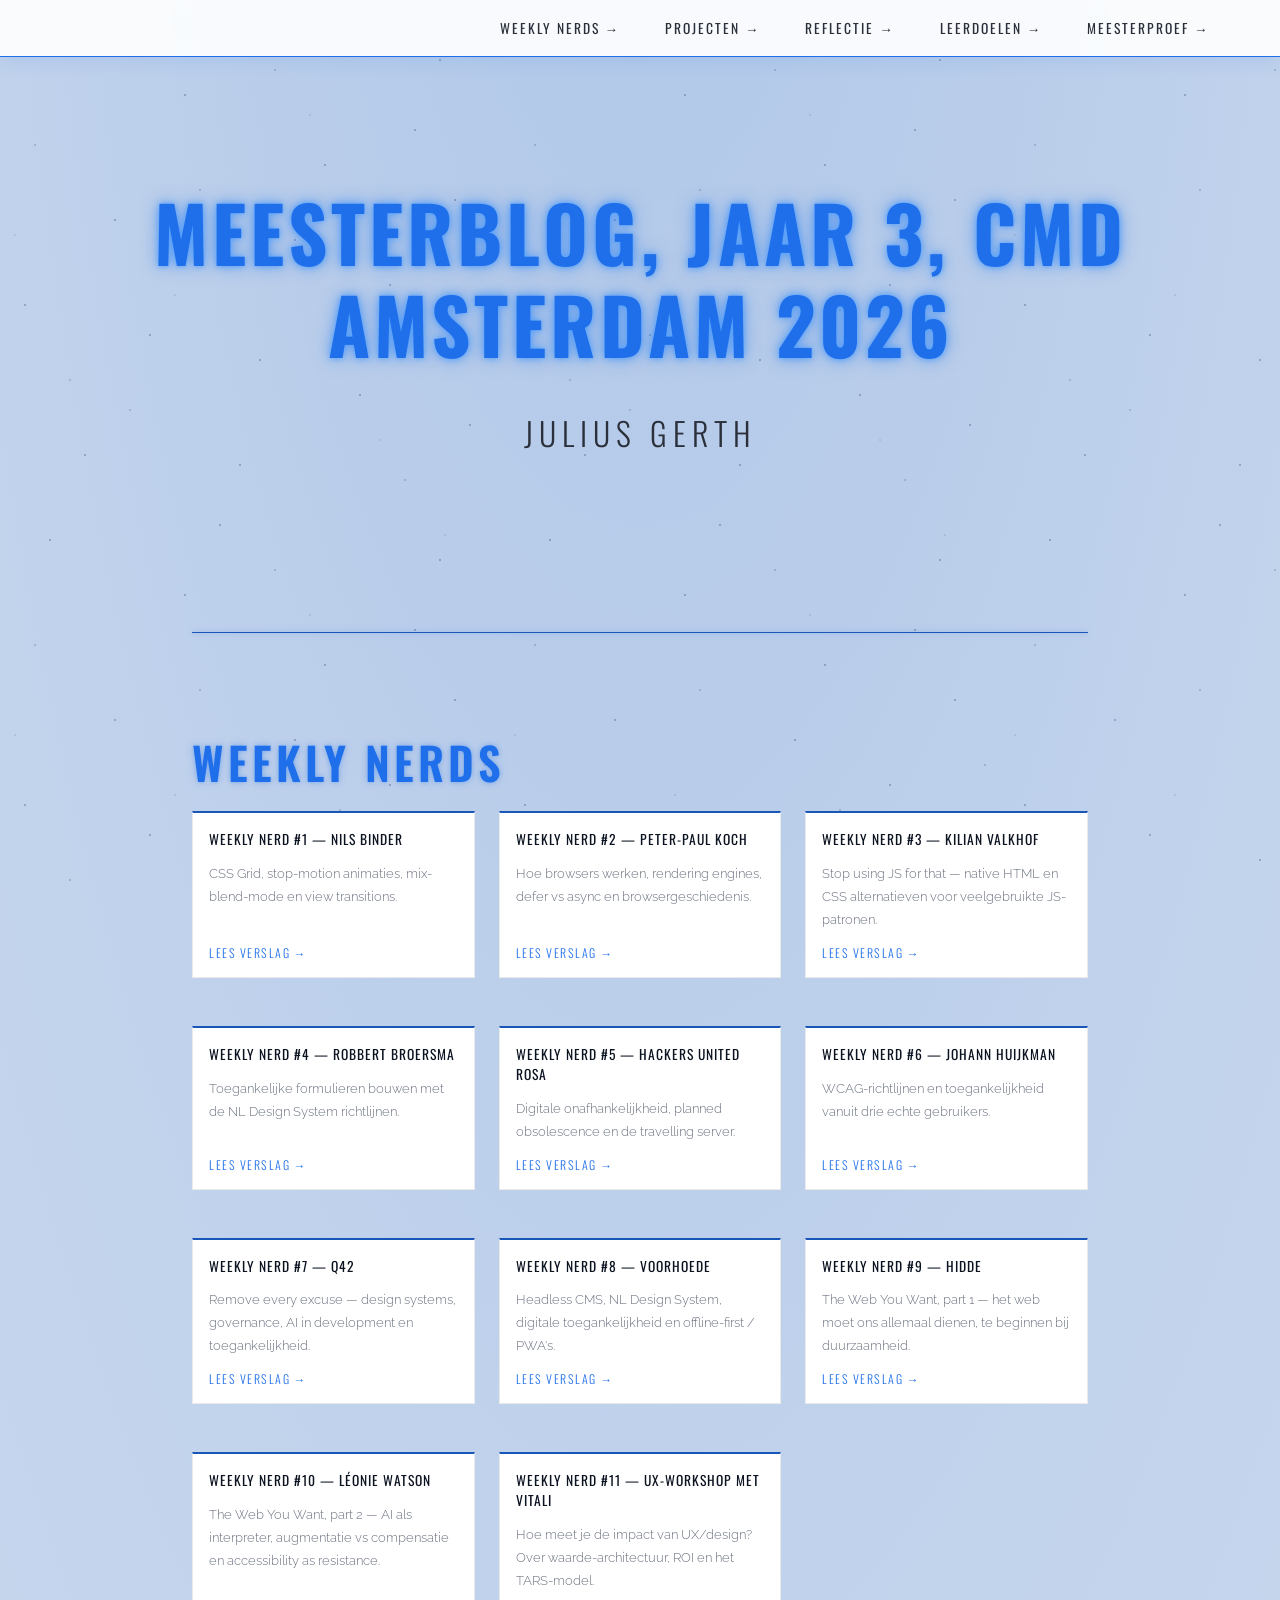
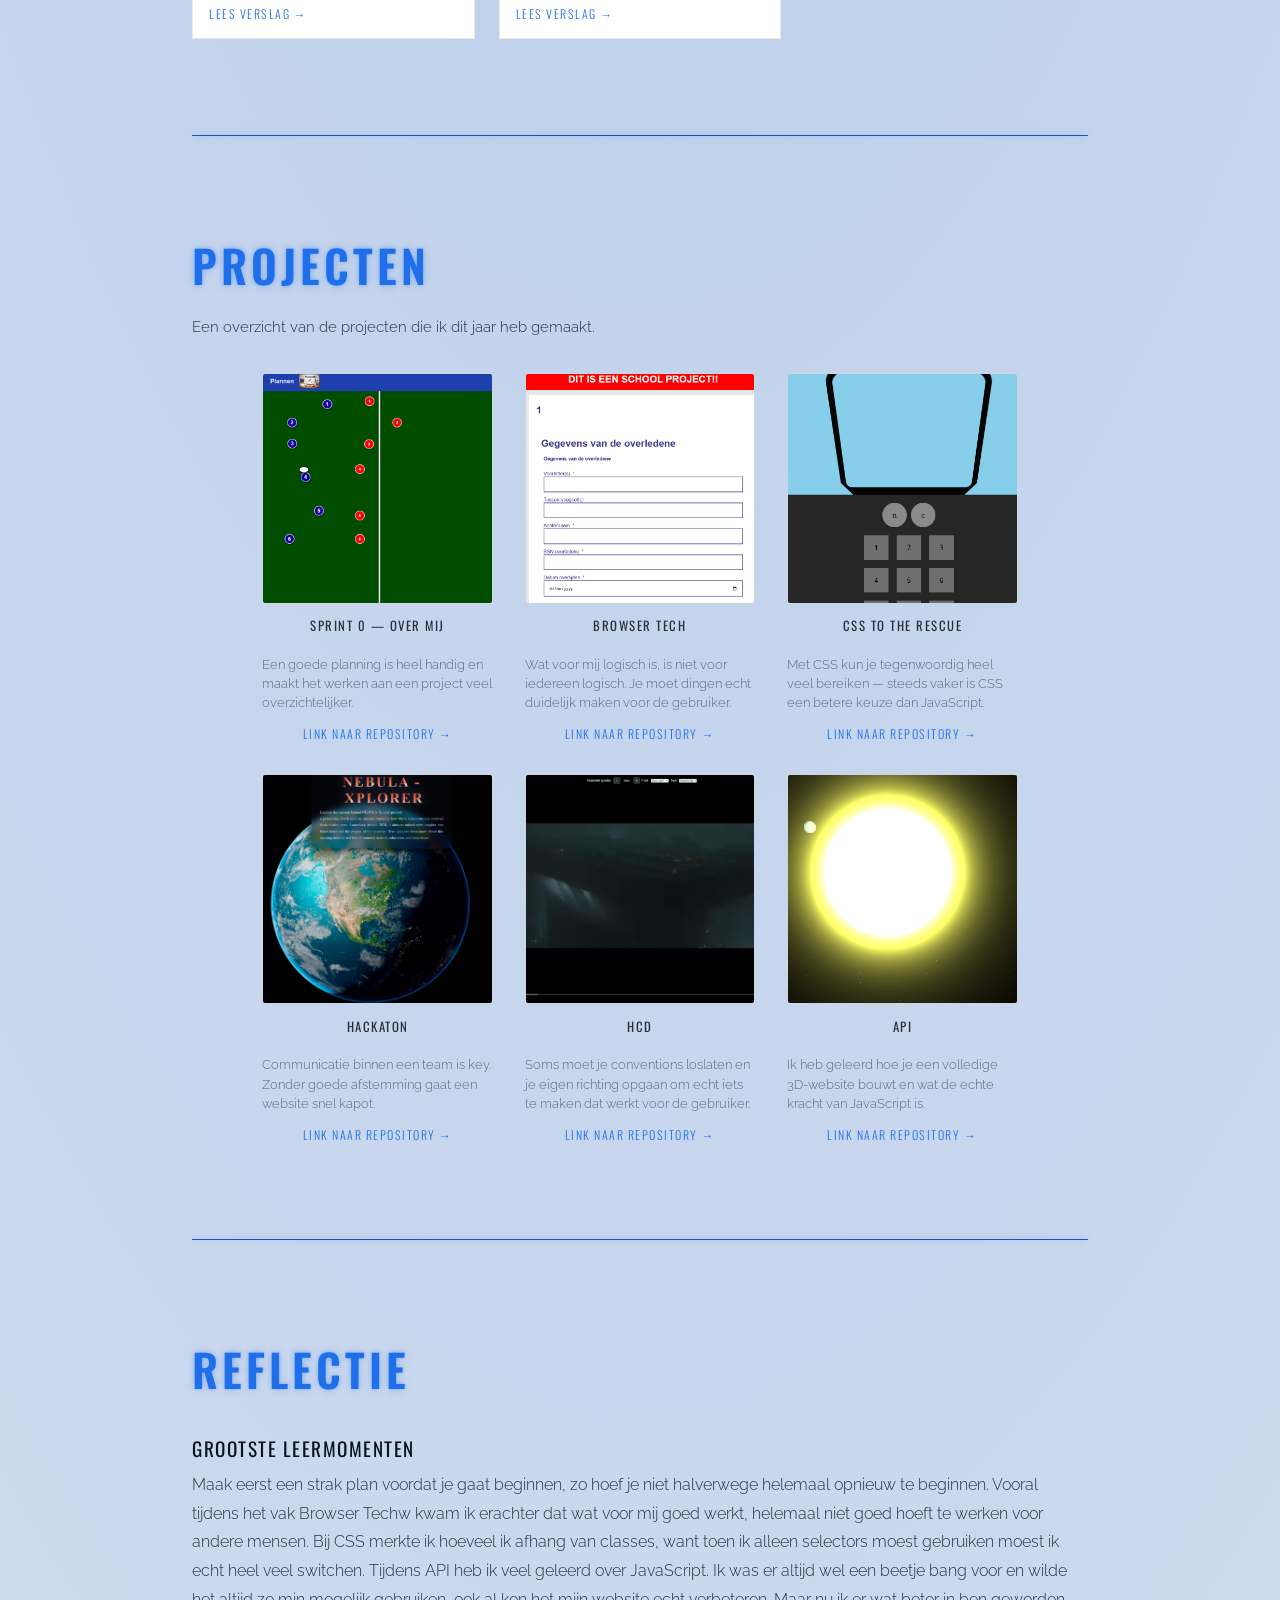
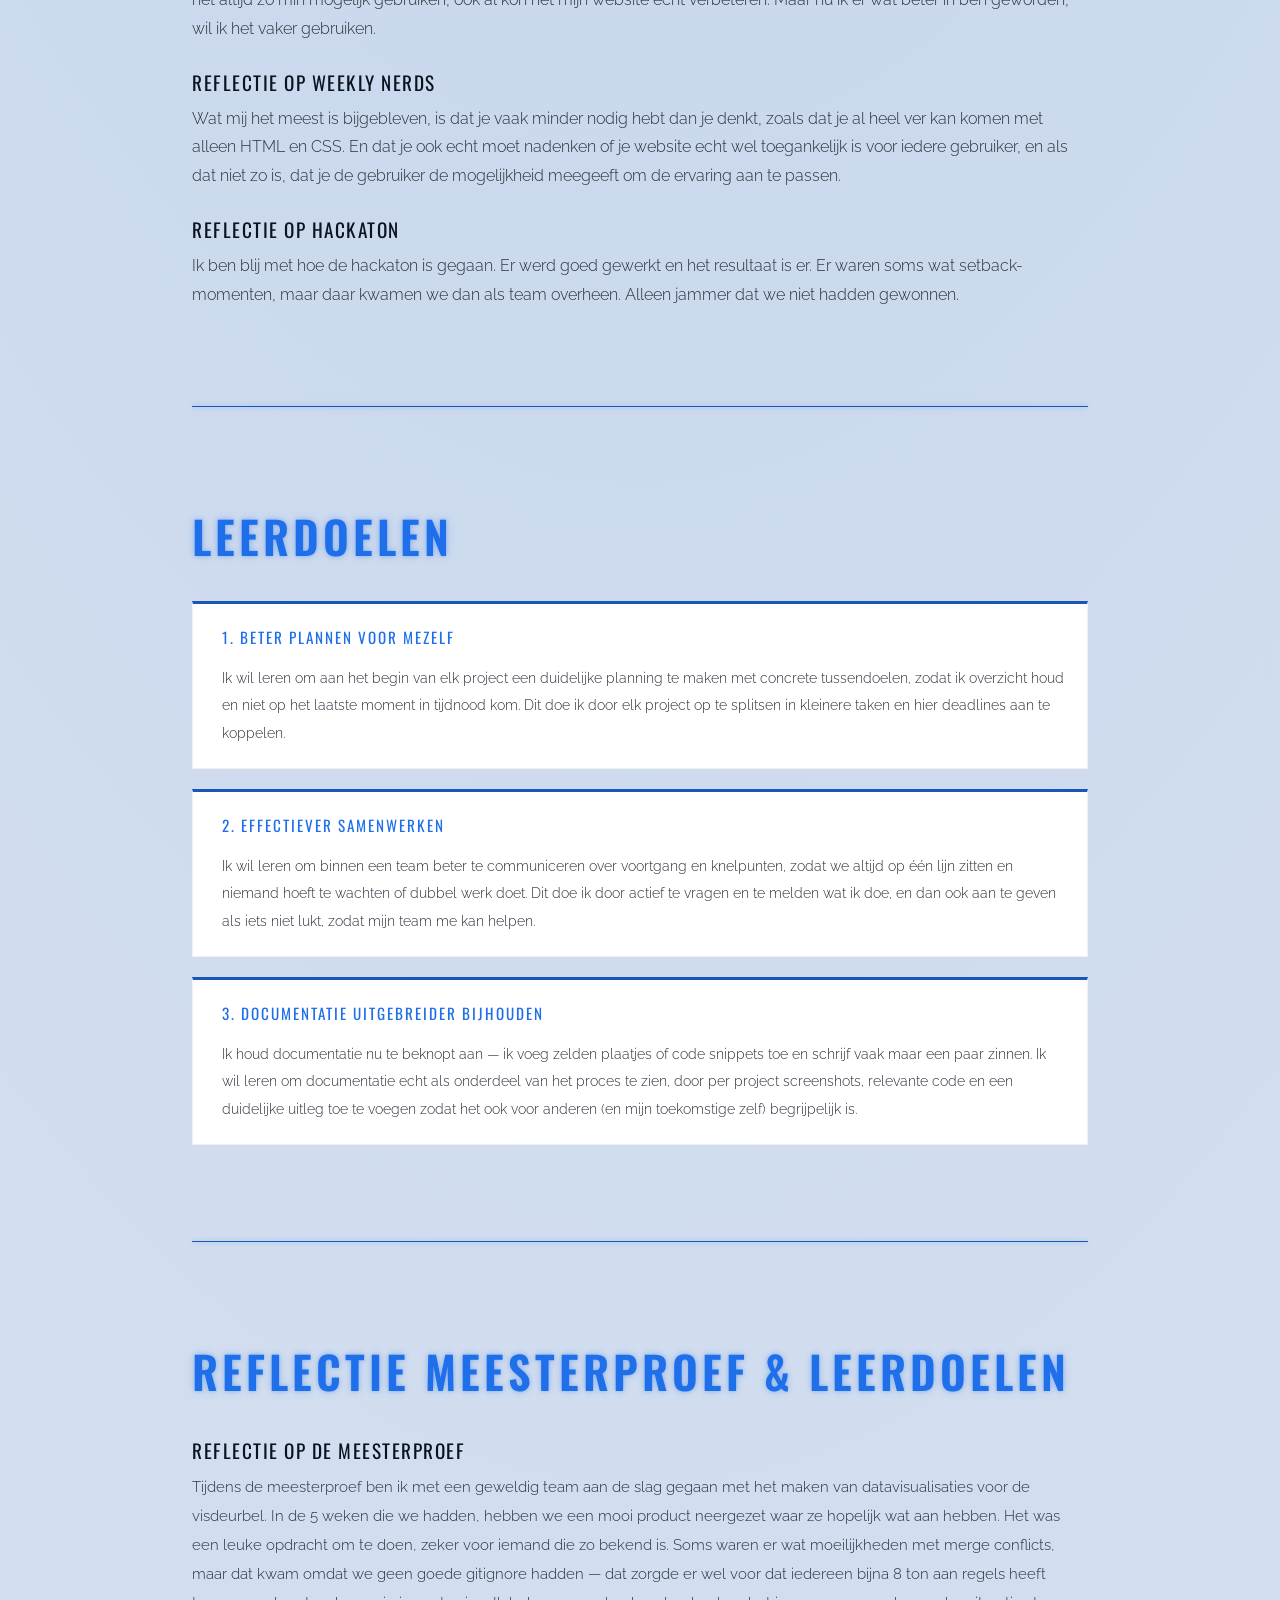
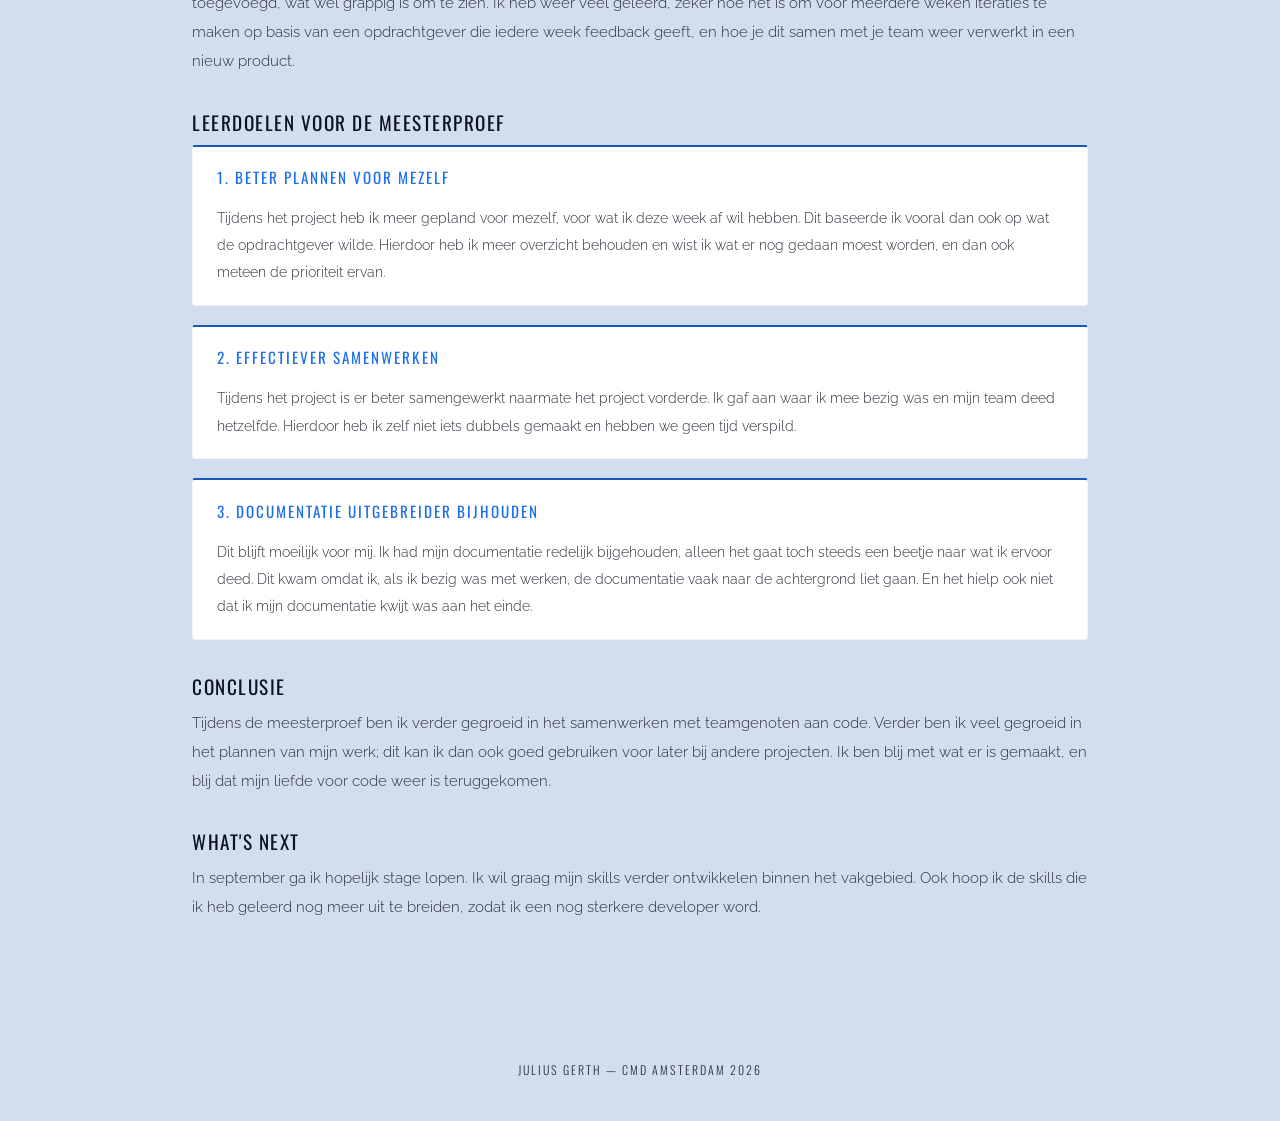
==== commit 879bd3a4: "laatste spellings check" ====
--- a/index.html
+++ b/index.html
@@ -4,6 +4,11 @@
     <meta charset="UTF-8" />
     <meta name="viewport" content="width=device-width, initial-scale=1.0" />
     <title>Meesterblog — Julius Gerth</title>
+    <link
+      rel="icon"
+      type="image/svg+xml"
+      href="images/rugby-football-svgrepo-com.svg"
+    />
     <link rel="stylesheet" href="style.css" />
   </head>
   <body>
@@ -351,7 +356,8 @@
           dat zorgde er wel voor dat iedereen bijna 8 ton aan regels heeft
           toegevoegd, wat wel grappig is om te zien. Ik heb weer veel geleerd,
           zeker hoe het is om voor meerdere weken iteraties te maken op basis
-          van een opdrachtgever die iedere week feedback geeft.
+          van een opdrachtgever die iedere week feedback geeft, en hoe je dit
+          samen met je team weer verwerkt in een nieuw product.
         </p>
 
         <h3>Leerdoelen voor de meesterproef</h3>
